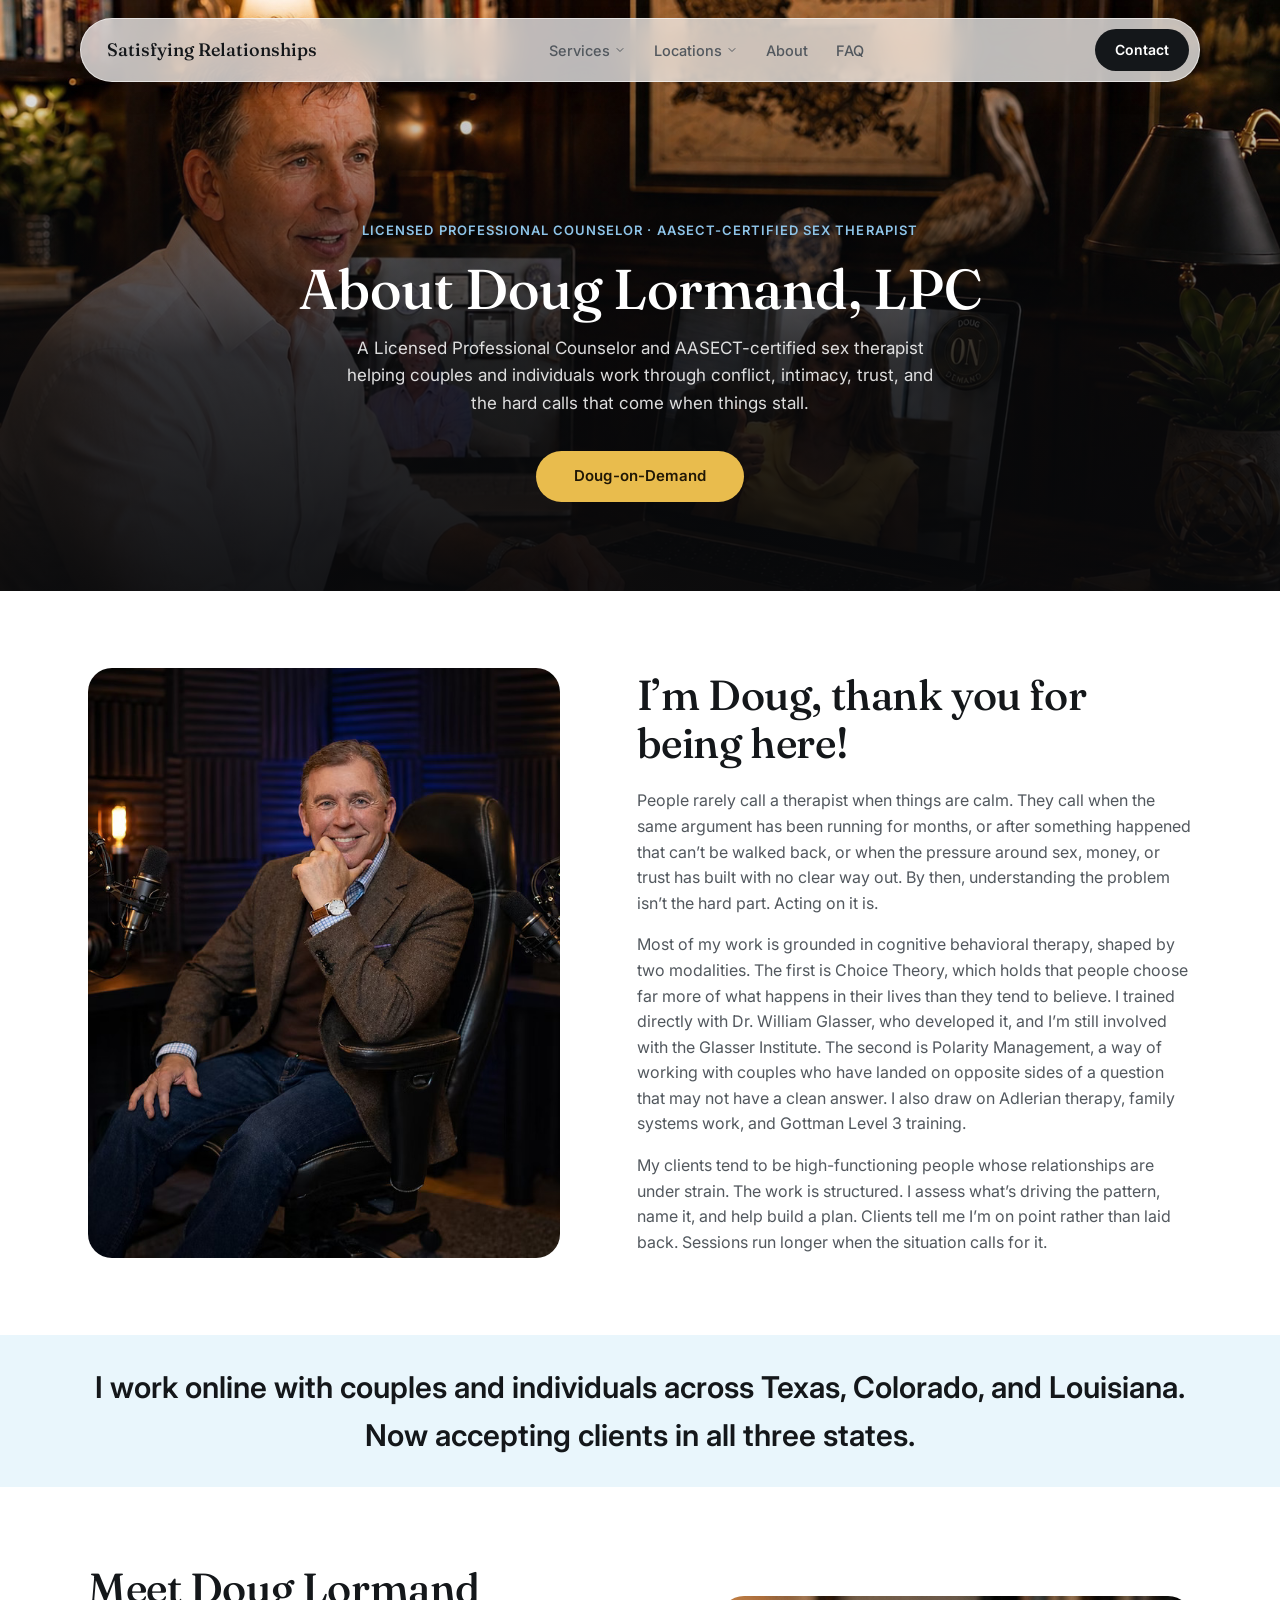
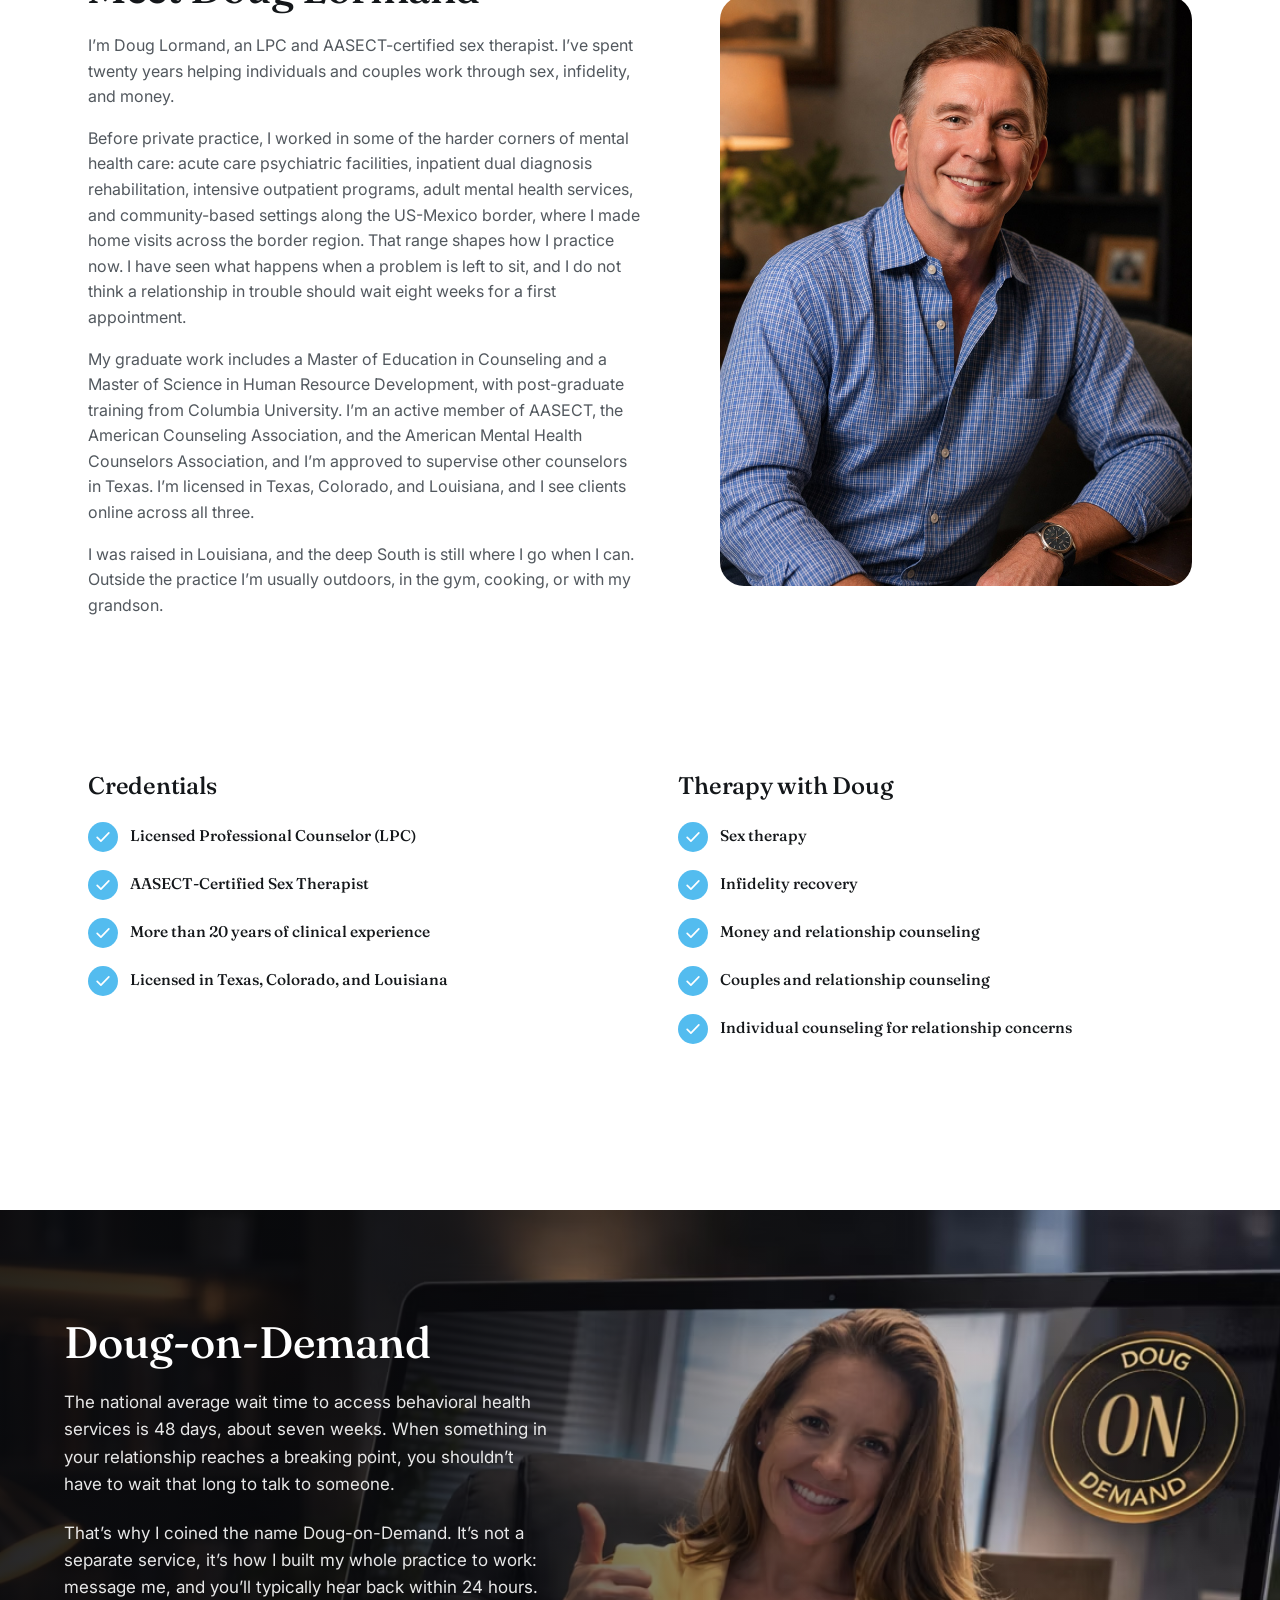
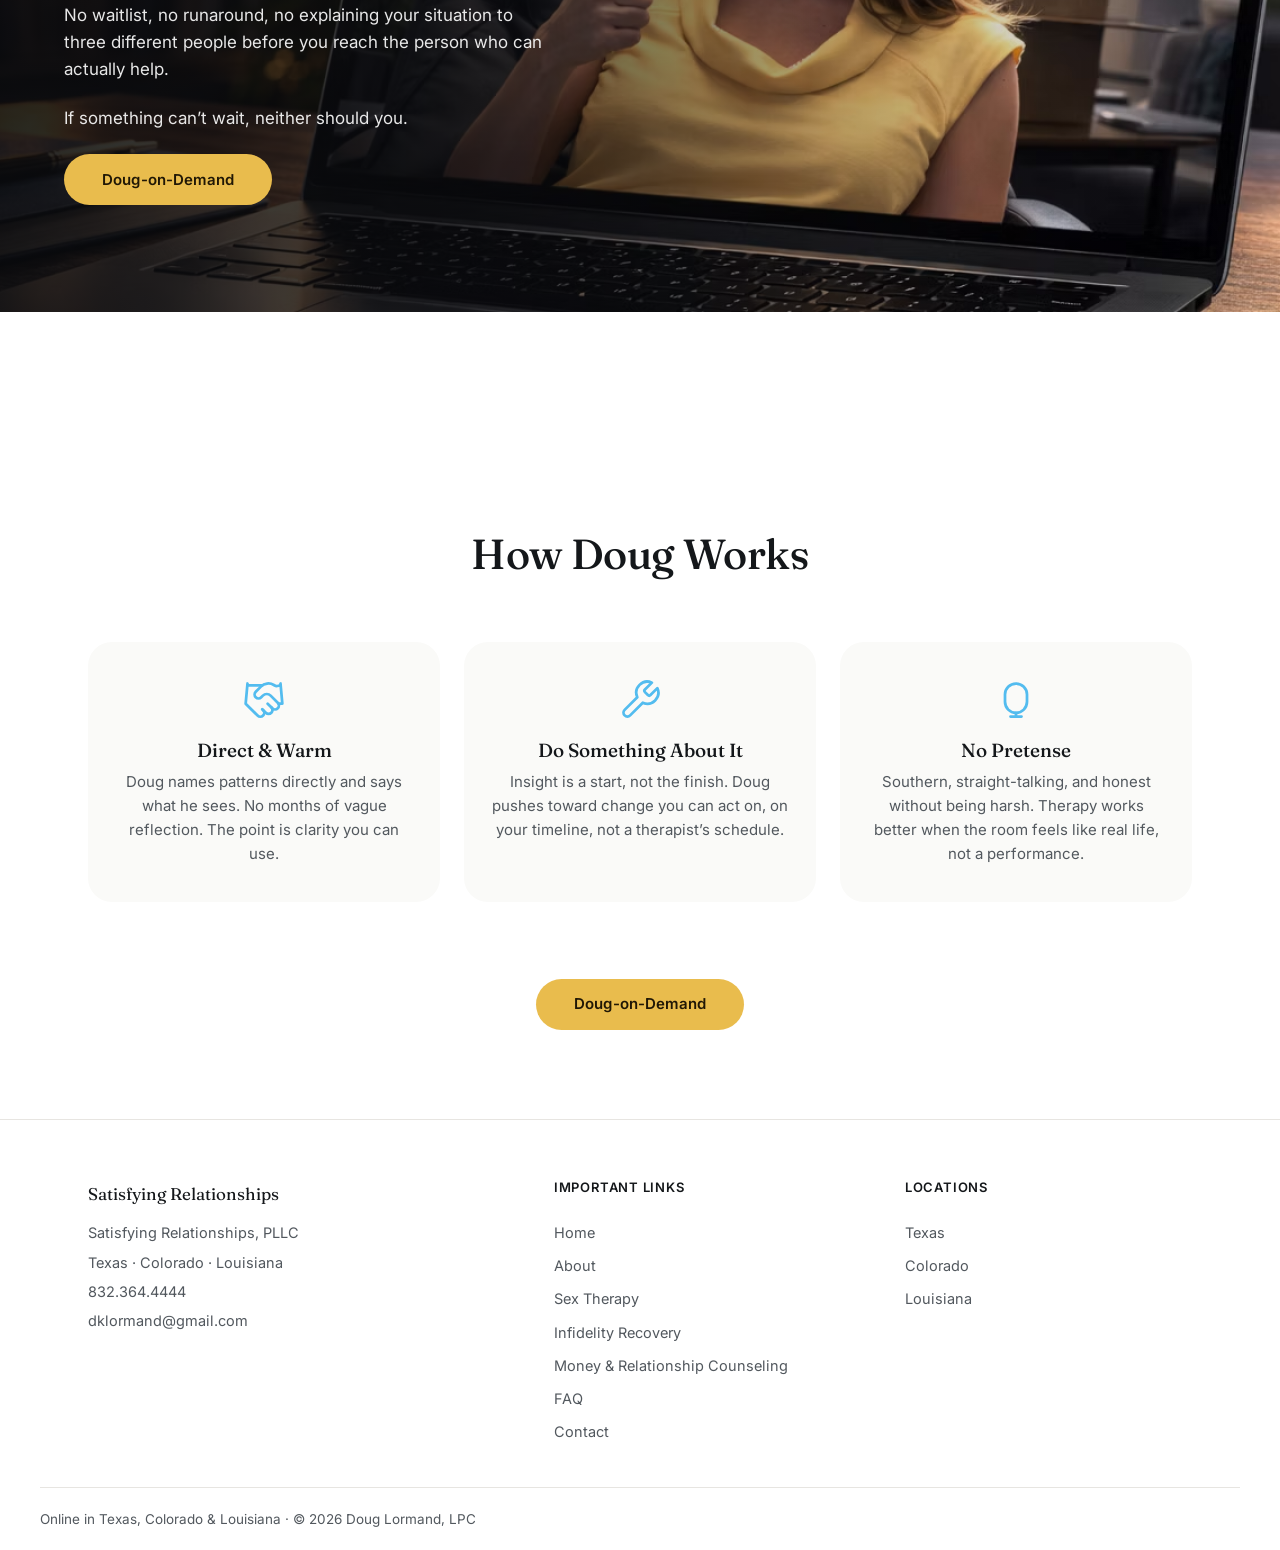
==== about.html @ fbea92c9 "Add Contact page, collapsible mobile nav, and FAQ fixes Builds a new contact.html (contact info, "Ne" ====
<!doctype html>
<html lang="en">
<head>
<meta charset="UTF-8">
<meta name="viewport" content="width=device-width, initial-scale=1.0">
<title>About Doug Lormand, LPC &mdash; Satisfying Relationships</title>
<meta name="description" content="A Licensed Professional Counselor and AASECT-certified sex therapist helping couples and individuals work through conflict, intimacy, trust, and the hard calls that come when things stall.">
<link rel="preconnect" href="https://fonts.googleapis.com">
<link rel="preconnect" href="https://fonts.gstatic.com" crossorigin>
<link href="https://fonts.googleapis.com/css2?family=Fraunces:ital,opsz,wght@0,9..144,400;0,9..144,500;0,9..144,600;1,9..144,400;1,9..144,500&family=Inter:wght@400;500;600&display=swap" rel="stylesheet">
<link rel="stylesheet" href="css/styles.css">
</head>
<body>

<a class="skip-link" href="#main">Skip to content</a>

<!-- ============ NAV ============ -->
<header class="nav" id="nav">
  <div class="nav__bar">
    <a class="nav__logo" href="index.html">Satisfying Relationships</a>

    <nav class="nav__links" aria-label="Primary">
      <div class="nav__dropdown">
        <button class="nav__dropdown-trigger" aria-haspopup="true" aria-expanded="false">
          Services
          <svg class="nav__dropdown-chevron" viewBox="0 0 24 24" width="12" height="12" fill="none" stroke="currentColor" stroke-width="2"><path d="M6 9l6 6 6-6" stroke-linecap="round" stroke-linejoin="round"/></svg>
        </button>
        <div class="nav__dropdown-menu">
          <a href="sex-therapy.html">Sex Therapy</a>
          <a href="infidelity-recovery.html">Infidelity Recovery</a>
          <a href="money-counseling.html">Money &amp; Relationship Counseling</a>
        </div>
      </div>
      <div class="nav__dropdown">
        <button class="nav__dropdown-trigger" aria-haspopup="true" aria-expanded="false">
          Locations
          <svg class="nav__dropdown-chevron" viewBox="0 0 24 24" width="12" height="12" fill="none" stroke="currentColor" stroke-width="2"><path d="M6 9l6 6 6-6" stroke-linecap="round" stroke-linejoin="round"/></svg>
        </button>
        <div class="nav__dropdown-menu">
          <a href="texas.html">Texas</a>
          <a href="colorado.html">Colorado</a>
          <a href="louisiana.html">Louisiana</a>
        </div>
      </div>
      <a href="about.html">About</a>
      <a href="faq.html">FAQ</a>
    </nav>

    <a class="nav__contact" href="contact.html">Contact</a>

    <button class="nav__toggle" id="navToggle" aria-label="Open menu" aria-expanded="false" aria-controls="navMobile">
      <span></span><span></span><span></span>
    </button>
  </div>

  <div class="nav__mobile" id="navMobile">
    <a href="index.html">Home</a>
    <div class="nav__mobile-group">
      <button class="nav__mobile-label" type="button" aria-expanded="false">
        Services
        <svg class="nav__mobile-chevron" viewBox="0 0 24 24" width="12" height="12" fill="none" stroke="currentColor" stroke-width="2" aria-hidden="true"><path d="M6 9l6 6 6-6" stroke-linecap="round" stroke-linejoin="round"/></svg>
      </button>
      <div class="nav__mobile-submenu">
        <a href="sex-therapy.html" class="nav__mobile-sublink">Sex Therapy</a>
        <a href="infidelity-recovery.html" class="nav__mobile-sublink">Infidelity Recovery</a>
        <a href="money-counseling.html" class="nav__mobile-sublink">Money &amp; Relationship Counseling</a>
      </div>
    </div>
    <div class="nav__mobile-group">
      <button class="nav__mobile-label" type="button" aria-expanded="false">
        Locations
        <svg class="nav__mobile-chevron" viewBox="0 0 24 24" width="12" height="12" fill="none" stroke="currentColor" stroke-width="2" aria-hidden="true"><path d="M6 9l6 6 6-6" stroke-linecap="round" stroke-linejoin="round"/></svg>
      </button>
      <div class="nav__mobile-submenu">
        <a href="texas.html" class="nav__mobile-sublink">Texas</a>
        <a href="colorado.html" class="nav__mobile-sublink">Colorado</a>
        <a href="louisiana.html" class="nav__mobile-sublink">Louisiana</a>
      </div>
    </div>
    <a href="about.html">About</a>
    <a href="faq.html">FAQ</a>
    <a href="contact.html">Contact</a>
  </div>
</header>

<main id="main">

  <!-- ============ HERO ============ -->
  <section class="page-hero">
    <div class="page-hero__media" aria-hidden="true">
      <img class="page-hero__bg" src="Images/about-hero.jpg" alt="" role="presentation">
      <div class="page-hero__scrim"></div>
    </div>
    <div class="wrap">
      <p class="page-hero__eyebrow reveal">Licensed Professional Counselor &middot; AASECT-Certified Sex Therapist</p>
      <h1 class="reveal page-hero__h1--nowrap">About Doug Lormand, LPC</h1>
      <p class="page-hero__sub reveal">A Licensed Professional Counselor and AASECT-certified sex therapist helping couples and individuals work through conflict, intimacy, trust, and the hard calls that come when things stall.</p>
      <div class="page-hero__actions reveal">
        <doug-cta href="#" label="Doug-on-Demand" hover-label="Get Started Now"></doug-cta>
      </div>
    </div>
  </section>

  <!-- ============ INTRO ============ -->
  <section class="content-block">
    <div class="wrap content-block__grid">
      <div class="content-block__image reveal">
        <img class="content-block__img" src="Images/doug.jpg" alt="Doug Lormand, LPC" loading="lazy">
      </div>
      <div class="content-block__text reveal">
        <h2 class="section-heading">I&rsquo;m Doug, thank you for being here!</h2>
        <p>People rarely call a therapist when things are calm. They call when the same argument has been running for months, or after something happened that can&rsquo;t be walked back, or when the pressure around sex, money, or trust has built with no clear way out. By then, understanding the problem isn&rsquo;t the hard part. Acting on it is.</p>
        <p>Most of my work is grounded in cognitive behavioral therapy, shaped by two modalities. The first is Choice Theory, which holds that people choose far more of what happens in their lives than they tend to believe. I trained directly with Dr. William Glasser, who developed it, and I&rsquo;m still involved with the Glasser Institute. The second is Polarity Management, a way of working with couples who have landed on opposite sides of a question that may not have a clean answer. I also draw on Adlerian therapy, family systems work, and Gottman Level 3 training.</p>
        <p>My clients tend to be high-functioning people whose relationships are under strain. The work is structured. I assess what&rsquo;s driving the pattern, name it, and help build a plan. Clients tell me I&rsquo;m on point rather than laid back. Sessions run longer when the situation calls for it.</p>
      </div>
    </div>
  </section>

  <!-- ============ BANNER ============ -->
  <div class="banner reveal">
    <div class="wrap">
      <p>I work online with couples and individuals across Texas, Colorado, and Louisiana. Now accepting clients in all three states.</p>
    </div>
  </div>

  <!-- ============ MEET DOUG ============ -->
  <section class="content-block content-block--reverse">
    <div class="wrap content-block__grid">
      <div class="content-block__image reveal">
        <img class="content-block__img" src="Images/meet-doug-lormand.jpg" alt="Doug Lormand, LPC" loading="lazy">
      </div>
      <div class="content-block__text reveal">
        <h2 class="section-heading">Meet Doug Lormand</h2>
        <p>I&rsquo;m Doug Lormand, an LPC and AASECT-certified sex therapist. I&rsquo;ve spent twenty years helping individuals and couples work through sex, infidelity, and money.</p>
        <p>Before private practice, I worked in some of the harder corners of mental health care: acute care psychiatric facilities, inpatient dual diagnosis rehabilitation, intensive outpatient programs, adult mental health services, and community-based settings along the US-Mexico border, where I made home visits across the border region. That range shapes how I practice now. I have seen what happens when a problem is left to sit, and I do not think a relationship in trouble should wait eight weeks for a first appointment.</p>
        <p>My graduate work includes a Master of Education in Counseling and a Master of Science in Human Resource Development, with post-graduate training from Columbia University. I&rsquo;m an active member of AASECT, the American Counseling Association, and the American Mental Health Counselors Association, and I&rsquo;m approved to supervise other counselors in Texas. I&rsquo;m licensed in Texas, Colorado, and Louisiana, and I see clients online across all three.</p>
        <p>I was raised in Louisiana, and the deep South is still where I go when I can. Outside the practice I&rsquo;m usually outdoors, in the gym, cooking, or with my grandson.</p>
      </div>
    </div>
  </section>

  <!-- ============ CREDENTIALS / THERAPY WITH ============ -->
  <section class="content-block">
    <div class="wrap two-col-lists">
      <div class="reveal">
        <h2 class="section-heading">Credentials</h2>
        <ul class="compact-list">
          <li>
            <span class="checklist__icon" aria-hidden="true">
              <svg viewBox="0 0 24 24" width="20" height="20" fill="none" stroke="currentColor" stroke-width="2"><path d="M5 12.5 9.5 17 19 7" stroke-linecap="round" stroke-linejoin="round"/></svg>
            </span>
            <h3>Licensed Professional Counselor (LPC)</h3>
          </li>
          <li>
            <span class="checklist__icon" aria-hidden="true">
              <svg viewBox="0 0 24 24" width="20" height="20" fill="none" stroke="currentColor" stroke-width="2"><path d="M5 12.5 9.5 17 19 7" stroke-linecap="round" stroke-linejoin="round"/></svg>
            </span>
            <h3>AASECT-Certified Sex Therapist</h3>
          </li>
          <li>
            <span class="checklist__icon" aria-hidden="true">
              <svg viewBox="0 0 24 24" width="20" height="20" fill="none" stroke="currentColor" stroke-width="2"><path d="M5 12.5 9.5 17 19 7" stroke-linecap="round" stroke-linejoin="round"/></svg>
            </span>
            <h3>More than 20 years of clinical experience</h3>
          </li>
          <li>
            <span class="checklist__icon" aria-hidden="true">
              <svg viewBox="0 0 24 24" width="20" height="20" fill="none" stroke="currentColor" stroke-width="2"><path d="M5 12.5 9.5 17 19 7" stroke-linecap="round" stroke-linejoin="round"/></svg>
            </span>
            <h3>Licensed in Texas, Colorado, and Louisiana</h3>
          </li>
        </ul>
      </div>
      <div class="reveal">
        <h2 class="section-heading">Therapy with Doug</h2>
        <ul class="compact-list">
          <li>
            <span class="checklist__icon" aria-hidden="true">
              <svg viewBox="0 0 24 24" width="20" height="20" fill="none" stroke="currentColor" stroke-width="2"><path d="M5 12.5 9.5 17 19 7" stroke-linecap="round" stroke-linejoin="round"/></svg>
            </span>
            <h3>Sex therapy</h3>
          </li>
          <li>
            <span class="checklist__icon" aria-hidden="true">
              <svg viewBox="0 0 24 24" width="20" height="20" fill="none" stroke="currentColor" stroke-width="2"><path d="M5 12.5 9.5 17 19 7" stroke-linecap="round" stroke-linejoin="round"/></svg>
            </span>
            <h3>Infidelity recovery</h3>
          </li>
          <li>
            <span class="checklist__icon" aria-hidden="true">
              <svg viewBox="0 0 24 24" width="20" height="20" fill="none" stroke="currentColor" stroke-width="2"><path d="M5 12.5 9.5 17 19 7" stroke-linecap="round" stroke-linejoin="round"/></svg>
            </span>
            <h3>Money and relationship counseling</h3>
          </li>
          <li>
            <span class="checklist__icon" aria-hidden="true">
              <svg viewBox="0 0 24 24" width="20" height="20" fill="none" stroke="currentColor" stroke-width="2"><path d="M5 12.5 9.5 17 19 7" stroke-linecap="round" stroke-linejoin="round"/></svg>
            </span>
            <h3>Couples and relationship counseling</h3>
          </li>
          <li>
            <span class="checklist__icon" aria-hidden="true">
              <svg viewBox="0 0 24 24" width="20" height="20" fill="none" stroke="currentColor" stroke-width="2"><path d="M5 12.5 9.5 17 19 7" stroke-linecap="round" stroke-linejoin="round"/></svg>
            </span>
            <h3>Individual counseling for relationship concerns</h3>
          </li>
        </ul>
      </div>
    </div>
  </section>

  <!-- ============ DOUG-ON-DEMAND ============ -->
  <section class="dod-banner">
    <img class="dod-banner__bg" src="Images/Doug-on-demand-computer.avif" alt="" role="presentation">
    <div class="dod-banner__scrim"></div>
    <div class="dod-banner__content reveal">
      <h2>Doug-on-Demand</h2>
      <p>The national average wait time to access behavioral health services is 48 days, about seven weeks. When something in your relationship reaches a breaking point, you shouldn&rsquo;t have to wait that long to talk to someone.</p>
      <p>That&rsquo;s why I coined the name Doug-on-Demand. It&rsquo;s not a separate service, it&rsquo;s how I built my whole practice to work: message me, and you&rsquo;ll typically hear back within 24 hours. No waitlist, no runaround, no explaining your situation to three different people before you reach the person who can actually help.</p>
      <p>If something can&rsquo;t wait, neither should you.</p>
      <doug-cta href="contact.html" label="Doug-on-Demand" hover-label="Get Help Now"></doug-cta>
    </div>
  </section>

  <!-- ============ HOW DOUG WORKS ============ -->
  <section class="benefits">
    <div class="wrap">
      <h2 class="section-heading reveal">How Doug Works</h2>
      <div class="benefits__grid">

        <div class="benefit reveal">
          <span class="benefit__icon" aria-hidden="true">
            <svg viewBox="0 0 24 24" width="44" height="44" fill="none" stroke="currentColor" stroke-width="1.5" stroke-linecap="round" stroke-linejoin="round"><path d="m11 17 2 2a1 1 0 1 0 3-3"/><path d="m14 14 2.5 2.5a1 1 0 1 0 3-3l-3.88-3.88a3 3 0 0 0-4.24 0l-.88.88a1 1 0 1 1-3-3l2.81-2.81a5.79 5.79 0 0 1 7.06-.87l.47.28a2 2 0 0 0 1.42.25L21 4"/><path d="m21 3 1 11h-2"/><path d="M3 3 2 14l6.5 6.5a1 1 0 1 0 3-3"/><path d="M3 4h8"/></svg>
          </span>
          <h3>Direct &amp; Warm</h3>
          <p>Doug names patterns directly and says what he sees. No months of vague reflection. The point is clarity you can use.</p>
        </div>

        <div class="benefit reveal">
          <span class="benefit__icon" aria-hidden="true">
            <svg viewBox="0 0 24 24" width="44" height="44" fill="none" stroke="currentColor" stroke-width="1.5" stroke-linecap="round" stroke-linejoin="round"><path d="M14.7 6.3a1 1 0 0 0 0 1.4l1.6 1.6a1 1 0 0 0 1.4 0l3.77-3.77a6 6 0 0 1-7.94 7.94l-6.91 6.91a2.12 2.12 0 0 1-3-3l6.91-6.91a6 6 0 0 1 7.94-7.94l-3.76 3.76z"/></svg>
          </span>
          <h3>Do Something About It</h3>
          <p>Insight is a start, not the finish. Doug pushes toward change you can act on, on your timeline, not a therapist&rsquo;s schedule.</p>
        </div>

        <div class="benefit reveal">
          <span class="benefit__icon" aria-hidden="true">
            <svg viewBox="0 0 24 24" width="44" height="44" fill="none" stroke="currentColor" stroke-width="1.5" stroke-linecap="round" stroke-linejoin="round"><rect x="6" y="3" width="12" height="16" rx="6"/><path d="M12 19v2M9 21h6"/></svg>
          </span>
          <h3>No Pretense</h3>
          <p>Southern, straight-talking, and honest without being harsh. Therapy works better when the room feels like real life, not a performance.</p>
        </div>

      </div>
    </div>
  </section>

  <!-- ============ CLOSING CTA ============ -->
  <section class="get-started get-started--cta-only">
    <div class="wrap">
      <div class="get-started__cta reveal">
        <doug-cta href="#" label="Doug-on-Demand" hover-label="Get Started Now"></doug-cta>
      </div>
    </div>
  </section>

</main>

<footer class="footer">
  <div class="wrap footer__grid">
    <div class="footer__brand">
      <span class="footer__logo">Satisfying Relationships</span>
      <p>Satisfying Relationships, PLLC</p>
      <p>Texas &middot; Colorado &middot; Louisiana</p>
      <p><a href="tel:8323644444">832.364.4444</a></p>
      <p><a href="mailto:dklormand@gmail.com">dklormand@gmail.com</a></p>
    </div>

    <div class="footer__col">
      <h3 class="footer__heading">Important Links</h3>
      <a href="index.html">Home</a>
      <a href="about.html">About</a>
      <a href="sex-therapy.html">Sex Therapy</a>
      <a href="infidelity-recovery.html">Infidelity Recovery</a>
      <a href="money-counseling.html">Money &amp; Relationship Counseling</a>
      <a href="faq.html">FAQ</a>
      <a href="contact.html">Contact</a>
    </div>

    <div class="footer__col">
      <h3 class="footer__heading">Locations</h3>
      <a href="texas.html">Texas</a>
      <a href="colorado.html">Colorado</a>
      <a href="louisiana.html">Louisiana</a>
    </div>
  </div>

  <div class="wrap footer__bottom">
    <span class="footer__meta">Online in Texas, Colorado &amp; Louisiana &middot; &copy; <span id="year"></span> Doug Lormand, LPC</span>
  </div>
</footer>

<script src="js/doug-cta.js"></script>
<script src="js/main.js"></script>
</body>
</html>
---- css/styles.css ----
/* ============================================================
   Satisfying Relationships — Design tokens
   ============================================================ */
:root {
  --color-bg: #ffffff;
  --color-text: #14171a;
  --color-text-soft: #52585e;
  --color-border: #e7e5e1;
  --color-accent: #53BCEF;
  --color-accent-soft: rgba(83, 188, 239, 0.14);
  --color-accent-line: rgba(83, 188, 239, 0.45);
  --color-accent-hero: #8EC4E8; /* hero text keeps the original blue, unaffected by the accent update above */
  --step-line-color: #53BCEF; /* How to Get Started connector line + badges */

  --cta-gold: #E9BC4D;
  --cta-gold-deep: #D89A17;
  --cta-text: #201705;

  --radius-xl: 32px;
  --radius-lg: 24px;
  --radius-md: 16px;
  --radius-sm: 10px;
  --radius-pill: 999px;

  --font-display: 'Fraunces', Georgia, serif;
  --font-body: 'Inter', -apple-system, BlinkMacSystemFont, 'Segoe UI', sans-serif;

  --wrap-max: 1200px;
  --ease: cubic-bezier(0.22, 1, 0.36, 1);
}

* { box-sizing: border-box; }
html { scroll-behavior: smooth; }

@media (prefers-reduced-motion: reduce) {
  html { scroll-behavior: auto; }
  * { animation-duration: 0.001ms !important; animation-iteration-count: 1 !important; transition-duration: 0.001ms !important; }
}

body {
  margin: 0;
  background: var(--color-bg);
  color: var(--color-text);
  font-family: var(--font-body);
  font-size: 16px;
  line-height: 1.6;
  -webkit-font-smoothing: antialiased;
}

img { max-width: 100%; display: block; }

h1, h2, h3 {
  font-family: var(--font-display);
  font-weight: 500;
  line-height: 1.15;
  margin: 0 0 0.5em;
  color: var(--color-text);
}

p { margin: 0 0 1em; color: var(--color-text-soft); }

a { color: inherit; text-decoration: none; }

.wrap {
  max-width: var(--wrap-max);
  margin: 0 auto;
  padding: 0 clamp(20px, 5vw, 48px);
}
.wrap--narrow { max-width: 800px; }

.section-heading {
  font-size: clamp(28px, 3.4vw, 42px);
  letter-spacing: -0.01em;
}

.skip-link {
  position: absolute;
  top: -60px;
  left: 16px;
  background: var(--color-text);
  color: #fff;
  padding: 10px 18px;
  border-radius: var(--radius-sm);
  z-index: 2000;
  transition: top 0.2s var(--ease);
}
.skip-link:focus { top: 16px; }

/* Neutral placeholder used for images not yet supplied */
.img-placeholder {
  background: #e4e4e1;
  border-radius: var(--radius-lg);
  width: 100%;
}

.text-link {
  display: inline-flex;
  align-items: center;
  gap: 6px;
  font-weight: 600;
  color: var(--color-text);
  border-bottom: 1px solid var(--color-accent-line);
  padding-bottom: 2px;
  transition: border-color 0.2s var(--ease), gap 0.2s var(--ease);
}
.text-link:hover { border-color: var(--color-text); gap: 10px; }

/* ============================================================
   Scroll-reveal (intro animation) — fade-up with a staggered
   settle, matching the ovo-stillpoint reference: elements arrive
   in sequence rather than all at once.
   ============================================================ */
.reveal {
  opacity: 0;
  transform: translateY(20px);
  transition: opacity 0.9s var(--ease), transform 0.9s var(--ease);
}
.reveal.is-visible {
  opacity: 1;
  transform: translateY(0);
}

/* Grouped items (3-up grids/lists) settle one after another */
.benefits__grid .benefit:nth-child(1) { transition-delay: 0.05s; }
.benefits__grid .benefit:nth-child(2) { transition-delay: 0.18s; }
.benefits__grid .benefit:nth-child(3) { transition-delay: 0.31s; }

/* Benefit cards read as sliding in from the side, one at a time
   (the delays above), rather than the generic fade-up. */
.benefits__grid .benefit.reveal { transform: translateY(48px); }
.benefits__grid .benefit.reveal.is-visible { transform: translateY(0); }

/* Good-fit photo slides in from the left instead of the generic fade-up. */
.good-fit__image.reveal { transform: translateX(-48px); }
.good-fit__image.reveal.is-visible { transform: translateX(0); }

.checklist li:nth-child(1) { transition-delay: 0.05s; }
.checklist li:nth-child(2) { transition-delay: 0.18s; }
.checklist li:nth-child(3) { transition-delay: 0.31s; }

.services__grid .service-card:nth-child(1) { transition-delay: 0.05s; }
.services__grid .service-card:nth-child(2) { transition-delay: 0.18s; }
.services__grid .service-card:nth-child(3) { transition-delay: 0.31s; }

.steps .step:nth-child(1) { transition-delay: 0.05s; }
.steps .step:nth-child(2) { transition-delay: 0.18s; }
.steps .step:nth-child(3) { transition-delay: 0.31s; }

/* Hero content arrives as its own staggered sequence on load,
   independent of scroll — badge, then headline, then supporting
   copy, then the CTA row, then the video. */
.hero__eyebrow.reveal { transition-delay: 0.1s; }
.hero__headline.reveal { transition-delay: 0.28s; }
.hero__sub.reveal { transition-delay: 0.48s; }
.hero__actions.reveal { transition-delay: 0.66s; }
.hero__video.reveal { transition-delay: 0.84s; }

/* ============================================================
   NAV — rounded floating bar
   ============================================================ */
.nav {
  position: fixed;
  top: 18px;
  left: 50%;
  transform: translateX(-50%);
  width: min(1120px, 94%);
  z-index: 1000;
}

.nav__bar {
  display: flex;
  align-items: center;
  justify-content: space-between;
  gap: 24px;
  background: rgba(255, 255, 255, 0.72);
  backdrop-filter: blur(16px) saturate(1.4);
  -webkit-backdrop-filter: blur(16px) saturate(1.4);
  border: 1px solid rgba(255, 255, 255, 0.6);
  border-radius: var(--radius-pill);
  padding: 10px 10px 10px 26px;
  box-shadow: 0 10px 30px rgba(20, 23, 26, 0.06);
  transition: box-shadow 0.3s var(--ease), background 0.3s var(--ease);
}

.nav.is-scrolled .nav__bar {
  box-shadow: 0 14px 40px rgba(20, 23, 26, 0.10);
  background: rgba(255, 255, 255, 0.88);
}

.nav__logo {
  font-family: var(--font-display);
  font-size: 18px;
  font-weight: 500;
  white-space: nowrap;
}

.nav__links {
  display: flex;
  align-items: center;
  gap: 28px;
  font-size: 14.5px;
  font-weight: 500;
}
.nav__links a { color: var(--color-text-soft); transition: color 0.2s var(--ease); }
.nav__links a:hover { color: var(--color-text); }

.nav__contact {
  background: var(--color-text);
  color: #fff;
  font-size: 14px;
  font-weight: 600;
  padding: 10px 20px;
  border-radius: var(--radius-pill);
  white-space: nowrap;
  transition: opacity 0.2s var(--ease);
}
.nav__contact:hover { opacity: 0.85; }

.nav__toggle {
  display: none;
  flex-direction: column;
  justify-content: center;
  gap: 5px;
  width: 40px;
  height: 40px;
  border-radius: 50%;
  border: none;
  background: transparent;
  cursor: pointer;
}
.nav__toggle span {
  display: block;
  width: 18px;
  height: 2px;
  background: var(--color-text);
  margin: 0 auto;
  transition: transform 0.25s var(--ease), opacity 0.25s var(--ease);
}
.nav.is-open .nav__toggle span:nth-child(1) { transform: translateY(7px) rotate(45deg); }
.nav.is-open .nav__toggle span:nth-child(2) { opacity: 0; }
.nav.is-open .nav__toggle span:nth-child(3) { transform: translateY(-7px) rotate(-45deg); }

.nav__mobile {
  display: none;
  flex-direction: column;
  gap: 4px;
  background: rgba(255, 255, 255, 0.92);
  backdrop-filter: blur(16px);
  border-radius: var(--radius-lg);
  margin-top: 10px;
  padding: 14px 10px;
  box-shadow: 0 14px 40px rgba(20, 23, 26, 0.10);
  max-height: 0;
  overflow: hidden;
  opacity: 0;
  transition: max-height 0.35s var(--ease), opacity 0.3s var(--ease), padding 0.35s var(--ease);
}
.nav__mobile a {
  padding: 12px 16px;
  border-radius: var(--radius-sm);
  font-weight: 500;
  font-size: 15px;
}
.nav__mobile a:hover { background: var(--color-accent-soft); }

.nav__mobile-group { display: flex; flex-direction: column; }
.nav__mobile-label {
  display: flex;
  align-items: center;
  justify-content: space-between;
  gap: 8px;
  width: 100%;
  background: none;
  border: none;
  font: inherit;
  cursor: pointer;
  padding: 12px 16px;
  font-size: 12px;
  font-weight: 600;
  letter-spacing: 0.04em;
  text-transform: uppercase;
  color: var(--color-text-soft);
}
.nav__mobile-chevron { flex: none; transition: transform 0.25s var(--ease); }
.nav__mobile-group.is-open .nav__mobile-chevron { transform: rotate(180deg); }

.nav__mobile-submenu {
  display: flex;
  flex-direction: column;
  max-height: 0;
  overflow: hidden;
  transition: max-height 0.3s var(--ease);
}
.nav__mobile-group.is-open .nav__mobile-submenu { max-height: 240px; }

.nav__mobile-sublink { padding-left: 28px !important; }

/* Services dropdown — hover on desktop, tap-to-toggle (via .is-open) on touch */
.nav__dropdown { position: relative; }
.nav__dropdown-trigger {
  display: flex;
  align-items: center;
  gap: 4px;
  background: none;
  border: none;
  padding: 0;
  font: inherit;
  color: var(--color-text-soft);
  cursor: pointer;
  transition: color 0.2s var(--ease);
}
.nav__dropdown-trigger:hover { color: var(--color-text); }
.nav__dropdown-chevron { transition: transform 0.2s var(--ease); }
.nav__dropdown:hover .nav__dropdown-chevron,
.nav__dropdown.is-open .nav__dropdown-chevron { transform: rotate(180deg); }

.nav__dropdown-menu {
  position: absolute;
  top: calc(100% + 16px);
  left: 50%;
  transform: translateX(-50%) translateY(-6px);
  background: rgba(255, 255, 255, 0.96);
  backdrop-filter: blur(16px);
  border-radius: var(--radius-md);
  box-shadow: 0 14px 40px rgba(20, 23, 26, 0.12);
  padding: 8px;
  min-width: 200px;
  opacity: 0;
  pointer-events: none;
  transition: opacity 0.2s var(--ease), transform 0.2s var(--ease);
}
/* Invisible bridge over the gap between the trigger and the menu — without
   this, moving the mouse straight down from the trigger crosses empty space
   that isn't part of .nav__dropdown, breaking :hover before the menu is reached. */
.nav__dropdown-menu::before {
  content: "";
  position: absolute;
  top: -16px;
  left: 0;
  right: 0;
  height: 16px;
  pointer-events: auto;
}
.nav__dropdown:hover .nav__dropdown-menu,
.nav__dropdown.is-open .nav__dropdown-menu {
  opacity: 1;
  pointer-events: auto;
  transform: translateX(-50%) translateY(0);
}
.nav__dropdown-menu a {
  display: block;
  padding: 10px 14px;
  border-radius: var(--radius-sm);
  font-size: 14.5px;
  font-weight: 500;
  color: var(--color-text-soft);
  white-space: nowrap;
}
.nav__dropdown-menu a:hover { background: var(--color-accent-soft); color: var(--color-text); }

.nav.is-open .nav__mobile {
  display: flex;
  max-height: 400px;
  opacity: 1;
}

@media (max-width: 880px) {
  .nav__links { display: none; }
  .nav__contact { display: none; }
  .nav__toggle { display: flex; }
}

/* ============================================================
   HERO
   ============================================================ */
.hero {
  position: relative;
  min-height: 100svh;
  display: flex;
  align-items: flex-end;
  overflow: hidden;
  color: #fff;
}

.hero__media { position: absolute; inset: 0; z-index: 0; }
.hero__bg {
  width: 100%;
  height: 100%;
  object-fit: cover;
  transform: scale(1.06);
  animation: hero-settle 1.6s var(--ease) forwards;
}
@keyframes hero-settle { to { transform: scale(1); } }

.hero__scrim {
  position: absolute;
  inset: 0;
  background: linear-gradient(to top, rgba(8, 9, 11, 0.94) 0%, rgba(8, 9, 11, 0.82) 30%, rgba(8, 9, 11, 0.4) 55%, rgba(8, 9, 11, 0.05) 78%, rgba(8, 9, 11, 0) 100%);
}

.hero__content {
  position: relative;
  z-index: 2;
  width: 100%;
  padding: 0 clamp(20px, 6vw, 64px) clamp(56px, 8vw, 96px);
  padding-right: clamp(20px, 20vw, 240px);
  max-width: 900px;
}

@media (max-width: 780px) {
  .hero__content { padding-right: clamp(20px, 6vw, 64px); }
}

.hero__eyebrow {
  font-size: 13px;
  letter-spacing: 0.08em;
  text-transform: uppercase;
  font-weight: 600;
  color: var(--color-accent-hero);
  margin-bottom: 16px;
}

.hero__headline {
  font-size: clamp(38px, 6vw, 68px);
  color: #fff;
  margin-bottom: 18px;
  max-width: 14ch;
}

.hero__sub {
  font-size: clamp(16px, 1.6vw, 19px);
  color: rgba(255, 255, 255, 0.86);
  max-width: 46ch;
  margin-bottom: 30px;
}

.hero__actions { display: flex; align-items: center; gap: 20px; flex-wrap: wrap; }

.hero__note {
  margin: 0;
  font-size: 14px;
  color: rgba(255, 255, 255, 0.72);
}

.hero__video {
  position: absolute;
  right: clamp(20px, 6vw, 64px);
  bottom: clamp(56px, 8vw, 96px);
  z-index: 2;
  display: flex;
  flex-direction: row-reverse;
  align-items: center;
  gap: 16px;
  cursor: pointer;
}

.hero__video-frame {
  position: relative;
  width: 175px;
  height: 175px;
  border-radius: var(--radius-lg);
  overflow: hidden;
  border: 2px solid rgba(255, 255, 255, 0.5);
  box-shadow: 0 12px 34px rgba(0, 0, 0, 0.35);
}

.hero__video-poster {
  width: 100%;
  height: 100%;
  object-fit: cover;
  filter: brightness(0.7);
  transition: transform 0.4s var(--ease);
}
.hero__video:hover .hero__video-poster { transform: scale(1.06); }

.hero__play {
  position: absolute;
  inset: 0;
  display: flex;
  align-items: center;
  justify-content: center;
  color: var(--color-text);
  background: rgba(255, 255, 255, 0.92);
  width: 50px;
  height: 50px;
  border-radius: 50%;
  margin: auto;
  transition: transform 0.25s var(--ease), background 0.25s var(--ease);
}
.hero__video:hover .hero__play { transform: scale(1.08); background: #fff; }

.hero__video-label {
  margin: 0;
  font-family: var(--font-display);
  font-style: italic;
  font-size: 15px;
  line-height: 1.3;
  color: rgba(255, 255, 255, 0.92);
  text-align: right;
}

@media (max-width: 780px) {
  .hero__video { position: static; transform: none; flex-direction: row; margin: 110px clamp(20px, 6vw, 64px) 0; }
  .hero__video-label { text-align: left; }
  .hero__content { padding-top: 40px; }
  .hero { align-items: flex-end; flex-direction: column; justify-content: flex-end; }
}

/* ============================================================
   PHILOSOPHY — pinned split / reunite
   ============================================================ */
.philosophy { background: var(--color-bg); }

.philosophy__stage {
  position: relative;
  height: 300vh;
}

.philosophy__pin {
  position: sticky;
  top: 0;
  height: 100svh;
  overflow: hidden;
}

.philosophy__image-wrap {
  position: absolute;
  inset: 0;
  z-index: 2;
  pointer-events: none; /* the wrapper spans the full gap too — only the halves themselves should hit-test */
}

.philosophy__half {
  position: absolute;
  top: 0;
  width: 50%;
  height: 100%;
  overflow: hidden;
  will-change: transform;
  pointer-events: auto;
}
.philosophy__half img {
  height: 100%;
  width: 200%;
  max-width: none;
  object-fit: cover;
}

.philosophy__half--left {
  left: 0;
  clip-path: inset(0 0 0 0);
}
.philosophy__half--left img { object-position: left center; }

.philosophy__half--right {
  right: 0;
  clip-path: inset(0 0 0 0);
}
.philosophy__half--right img { width: 200%; margin-left: -100%; object-position: right center; }

.philosophy__text {
  position: absolute;
  inset: 0;
  z-index: 1;
  display: grid;
  grid-template-areas: "stack";
  place-items: center;
  padding: 0 clamp(24px, 8vw, 90px);
  pointer-events: none;
}

/* Both blocks stack on the same center point — only one is ever
   meaningfully visible, each animated independently by JS. */
.philosophy__text-inner,
.philosophy__closing {
  grid-area: stack;
}

/* No animation of its own at all — it just sits behind the image
   halves the whole time the section is pinned, so it's revealed
   the instant a gap opens and covered again the instant it closes.
   Perfectly in sync with the split/reunite, no separate timing. */
.philosophy__text-inner {
  max-width: 560px;
  text-align: center;
}

.philosophy__quote {
  font-family: var(--font-display);
  font-style: italic;
  font-size: clamp(22px, 3vw, 30px);
  color: var(--color-accent);
  margin-bottom: 20px;
}

.philosophy__body {
  font-size: 15.5px;
  color: var(--color-text-soft);
}

/* Scrolls in on its own, after the quote/paragraph has exited.
   pointer-events are re-enabled here (parent disables them) so the
   CTA is clickable once revealed through the gap. */
.philosophy__closing {
  display: flex;
  flex-direction: column;
  align-items: center;
  gap: 28px;
  pointer-events: auto;
}

/* Same font and size as the section headings (h2). */
.philosophy__closing-text {
  font-family: var(--font-display);
  font-weight: 500;
  font-size: clamp(28px, 3.4vw, 42px);
  line-height: 1.15;
  letter-spacing: -0.01em;
  color: var(--color-text);
  text-align: center;
  max-width: 14ch;
  margin: 0;
}

@media (max-width: 780px) {
  /* Scroll-jacked pin/split is unreliable on mobile (address-bar viewport
     shifts, touch scroll momentum), so mobile gets the whole photo plus
     copy in normal flow instead of the split/reunite treatment. */
  .philosophy__pin { position: relative; height: auto; overflow: visible; }
  .philosophy__image-wrap { position: relative; height: 62vh; overflow: hidden; }
  .philosophy__half { width: 100%; }
  .philosophy__half--right { display: none; }
  .philosophy__half--left img { width: 100%; object-position: center; }
  .philosophy__text { position: static; display: block; padding: 48px clamp(20px, 6vw, 48px); }
  .philosophy__closing { margin-top: 28px; }
}

/* ============================================================
   BENEFITS
   ============================================================ */
.benefits { padding: clamp(70px, 10vw, 130px) 0 clamp(40px, 6vw, 80px); }
.benefits .section-heading { text-align: center; margin-bottom: clamp(40px, 6vw, 64px); }

.benefits__grid {
  display: grid;
  grid-template-columns: repeat(3, 1fr);
  gap: 24px;
  text-align: center;
}

.benefit {
  background: #fafaf8;
  border-radius: var(--radius-lg);
  padding: 36px 28px;
}

.benefit__icon {
  display: inline-flex;
  align-items: center;
  justify-content: center;
  color: var(--color-accent);
  margin-bottom: 18px;
}

.benefit h3 { font-size: 19px; margin-bottom: 8px; }
.benefit p { font-size: 15px; margin: 0; }

@media (max-width: 780px) {
  .benefits__grid { grid-template-columns: 1fr; gap: 44px; }
}

/* ============================================================
   GOOD FIT
   ============================================================ */
.good-fit { padding: clamp(40px, 6vw, 80px) 0; }

.good-fit__grid {
  display: grid;
  grid-template-columns: 0.85fr 1fr;
  gap: clamp(40px, 6vw, 90px);
  align-items: center;
}

.good-fit__photo {
  width: 100%;
  border-radius: var(--radius-lg);
}

.checklist { list-style: none; margin: 28px 0 0; padding: 0; display: flex; flex-direction: column; gap: 26px; }
.checklist li { display: flex; gap: 16px; align-items: flex-start; }

.checklist__icon {
  flex: none;
  display: flex;
  align-items: center;
  justify-content: center;
  width: 30px;
  height: 30px;
  border-radius: 50%;
  background: var(--color-accent);
  color: #fff;
  margin-top: 2px;
}

.checklist h3 { font-size: 17px; margin-bottom: 4px; }
.checklist p { font-size: 14.5px; margin: 0; }

@media (max-width: 900px) {
  .good-fit__grid { grid-template-columns: 1fr; }
  .good-fit__image { max-width: 420px; }
}

/* ============================================================
   SERVICES (How Doug Helps)
   ============================================================ */
.services { padding: clamp(40px, 6vw, 80px) 0; background: #fafaf8; }
.services .section-heading { text-align: center; margin-bottom: clamp(40px, 6vw, 64px); }

.services__grid {
  display: grid;
  grid-template-columns: repeat(3, 1fr);
  gap: 36px;
}

.service-card { display: flex; flex-direction: column; }
.service-card__image { margin-bottom: 22px; width: 100%; aspect-ratio: 4 / 3; object-fit: cover; border-radius: var(--radius-lg); }
.service-card h3 { font-size: 20px; margin-bottom: 10px; }
.service-card p { font-size: 15px; flex: 1; }
.service-card .text-link { margin-top: 6px; align-self: flex-start; }

@media (max-width: 900px) {
  .services__grid { grid-template-columns: 1fr; gap: 48px; }
}

/* ============================================================
   GET STARTED
   ============================================================ */
.get-started { padding: clamp(50px, 7vw, 100px) 0; }
.get-started--cta-only { padding-top: 0; }
.get-started .section-heading { text-align: center; margin-bottom: clamp(44px, 6vw, 70px); }
.get-started .section-heading:has(+ .get-started__intro) { margin-bottom: 14px; }
.get-started__intro {
  text-align: center;
  color: var(--color-text-soft);
  font-size: 17px;
  max-width: 48ch;
  margin: 0 auto clamp(36px, 5vw, 56px);
}

.steps__wrap {
  position: relative;
  margin: 0 0 clamp(44px, 6vw, 70px);
}

.steps__line {
  position: absolute;
  inset: 0;
  width: 100%;
  height: 100%;
  overflow: visible;
  pointer-events: none;
  z-index: 0;
}
.steps__line-path {
  fill: none;
  stroke: var(--step-line-color);
  stroke-width: 2;
  stroke-linecap: round;
  transition: stroke-dashoffset 0.1s linear;
}

.steps {
  position: relative;
  z-index: 1;
  list-style: none;
  margin: 0;
  padding: 0;
  display: grid;
  grid-template-columns: repeat(3, 1fr);
  gap: 40px;
  counter-reset: step;
}

.step { position: relative; }

.step__badge {
  display: inline-flex;
  align-items: center;
  justify-content: center;
  width: 44px;
  height: 44px;
  border-radius: 50%;
  border: 1.5px solid var(--color-border);
  background: var(--color-bg);
  color: var(--color-text-soft);
  margin-bottom: 18px;
  transition: background 0.4s var(--ease), border-color 0.4s var(--ease), color 0.4s var(--ease);
}
.step__badge.is-active {
  background: var(--step-line-color);
  border-color: var(--step-line-color);
  color: #fff;
}

.step__number {
  font-family: var(--font-display);
  font-weight: 500;
  font-size: 16px;
}

.step h3 { font-size: 19px; margin-bottom: 8px; }
.step p { font-size: 15px; margin: 0; }

.get-started__cta { display: flex; justify-content: center; }

@media (max-width: 780px) {
  .steps { grid-template-columns: 1fr; gap: 32px; }
}

/* ============================================================
   QUIET SIGN OF PROGRESS
   ============================================================ */
.quiet-progress {
  position: relative;
  min-height: 78svh;
  display: flex;
  align-items: center;
  justify-content: center;
  overflow: hidden;
  margin: clamp(50px, 7vw, 100px) 0;
  color: #fff;
  text-align: center;
}

.quiet-progress__bg { position: absolute; inset: 0; width: 100%; height: 100%; object-fit: cover; }
.quiet-progress__scrim { position: absolute; inset: 0; background: linear-gradient(180deg, rgba(10,12,14,0.30) 0%, rgba(10,12,14,0.50) 100%); }

.quiet-progress__content { position: relative; z-index: 1; padding: 0 24px; max-width: 640px; display: flex; flex-direction: column; align-items: center; text-align: center; }
.quiet-progress__content h2 { color: #fff; font-size: clamp(28px, 4vw, 44px); }
.quiet-progress__content p { color: rgba(255,255,255,0.88); font-size: 17px; margin-bottom: 30px; }

/* ============================================================
   DOUG-ON-DEMAND BANNER — full-width photo, left-aligned text
   over a left-to-right gradient for legibility
   ============================================================ */
.dod-banner {
  position: relative;
  min-height: 78svh;
  display: flex;
  align-items: center;
  overflow: hidden;
  margin: clamp(50px, 7vw, 100px) 0;
  color: #fff;
}

.dod-banner__bg { position: absolute; inset: 0; width: 100%; height: 100%; object-fit: cover; }
.dod-banner__scrim {
  position: absolute;
  inset: 0;
  background: linear-gradient(to right, rgba(10, 11, 14, 0.88) 0%, rgba(10, 11, 14, 0.74) 35%, rgba(10, 11, 14, 0.3) 65%, rgba(10, 11, 14, 0) 100%);
}

.dod-banner__content {
  position: relative;
  z-index: 1;
  padding: 0 clamp(24px, 6vw, 64px);
  max-width: 620px;
  text-align: left;
}
.dod-banner__content h2 { color: #fff; font-size: clamp(28px, 4vw, 44px); }
.dod-banner__content p { color: rgba(255, 255, 255, 0.9); font-size: 17px; margin-bottom: 22px; }

@media (max-width: 780px) {
  .dod-banner__scrim { background: linear-gradient(180deg, rgba(10, 11, 14, 0.3) 0%, rgba(10, 11, 14, 0.85) 55%, rgba(10, 11, 14, 0.92) 100%); }
  .dod-banner { align-items: flex-end; padding-bottom: 40px; }
}

/* ============================================================
   LOCATIONS
   ============================================================ */
.locations { padding: clamp(50px, 7vw, 100px) 0; text-align: center; }
.locations__sub { max-width: 56ch; margin: 0 auto 34px; font-size: 16px; }

.locations__pills { display: flex; gap: 14px; justify-content: center; flex-wrap: wrap; }
.locations__pills a {
  border: 1px solid var(--cta-gold);
  background: rgba(233, 188, 77, 0.1);
  border-radius: var(--radius-pill);
  padding: 12px 24px;
  font-size: 14.5px;
  font-weight: 500;
  transition: border-color 0.2s var(--ease), background 0.2s var(--ease);
}
.locations__pills a:hover { border-color: var(--cta-gold-deep); background: rgba(233, 188, 77, 0.2); }

/* ============================================================
   ABOUT
   ============================================================ */
.about { padding: clamp(50px, 7vw, 100px) 0 clamp(80px, 10vw, 140px); }

.about__grid {
  display: grid;
  grid-template-columns: 0.7fr 1fr;
  gap: clamp(40px, 6vw, 90px);
  align-items: center;
}

.about__image img { border-radius: var(--radius-lg); width: 100%; aspect-ratio: 1 / 1; object-fit: cover; }
.about__content p { font-size: 16px; }

@media (max-width: 900px) {
  .about__grid { grid-template-columns: 1fr; }
  .about__image { max-width: 320px; }
}

/* ============================================================
   PAGE HERO — light text over a photo, secondary pages
   ============================================================ */
.page-hero {
  position: relative;
  overflow: hidden;
  padding: clamp(150px, 20vw, 220px) 0 clamp(50px, 7vw, 90px);
  text-align: center;
  color: #fff;
}
.page-hero__media { position: absolute; inset: 0; z-index: 0; }
.page-hero__bg { width: 100%; height: 100%; object-fit: cover; }
.page-hero__scrim {
  position: absolute;
  inset: 0;
  background: linear-gradient(to top, rgba(8, 9, 11, 0.94) 0%, rgba(8, 9, 11, 0.82) 40%, rgba(8, 9, 11, 0.4) 68%, rgba(8, 9, 11, 0.05) 88%, rgba(8, 9, 11, 0) 100%);
}
.page-hero > .wrap { position: relative; z-index: 2; }
.page-hero__eyebrow {
  font-family: var(--font-body);
  font-size: 13px;
  letter-spacing: 0.08em;
  text-transform: uppercase;
  font-weight: 600;
  color: var(--color-accent-hero);
  margin-bottom: 16px;
}
.page-hero h1 { font-size: clamp(36px, 5vw, 56px); max-width: none; white-space: nowrap; margin: 0 auto 14px; color: #fff; }
.page-hero__h1--nowrap { max-width: none; white-space: nowrap; }
@media (max-width: 560px) {
  .page-hero h1 { white-space: normal; font-size: clamp(30px, 8vw, 40px); }
}
.page-hero__sub { font-size: 17px; color: rgba(255, 255, 255, 0.86); max-width: 56ch; margin: 0 auto 34px; }
.page-hero__actions { display: flex; flex-direction: column; align-items: center; gap: 12px; }
.page-hero h2 {
  font-family: var(--font-body);
  font-size: 13px;
  letter-spacing: 0.08em;
  text-transform: uppercase;
  font-weight: 600;
  color: var(--color-accent-hero);
  margin: 0 0 16px;
}

/* ============================================================
   CONTENT BLOCK — generic 2-col image+text, reused across pages
   ============================================================ */
.content-block {
  padding: clamp(40px, 6vw, 80px) 0;
}
.content-block__grid {
  display: grid;
  grid-template-columns: 0.85fr 1fr;
  gap: clamp(40px, 6vw, 90px);
  align-items: center;
}
.content-block--reverse .content-block__grid { grid-template-columns: 1fr 0.85fr; }
.content-block--reverse .content-block__image { order: 2; }
.content-block__image .img-placeholder { aspect-ratio: 4 / 5; }
.content-block__img {
  width: 100%;
  aspect-ratio: 4 / 5;
  object-fit: cover;
  border-radius: var(--radius-lg);
}
.content-block__text p:last-child { margin-bottom: 0; }
.content-block__callout {
  margin-top: 24px;
  padding: 20px 24px;
  background: var(--color-accent-soft);
  border-radius: var(--radius-md);
  font-weight: 600;
  color: var(--color-text);
}

@media (max-width: 900px) {
  .content-block__grid,
  .content-block--reverse .content-block__grid { grid-template-columns: 1fr; }
  .content-block--reverse .content-block__image { order: 0; }
  .content-block__image { max-width: 420px; }
}

/* ============================================================
   BANNER — full-width highlighted strip
   ============================================================ */
.banner {
  background: #E9F6FC;
  padding: 28px 0;
  text-align: center;
}
.banner p { margin: 0; font-weight: 600; font-size: 30px; color: var(--color-text); }

/* ============================================================
   PLAIN LIST — bordered box of bullet points
   ============================================================ */
.plain-list-block {
  background: #fafaf8;
  border-radius: var(--radius-lg);
  padding: clamp(28px, 4vw, 40px);
}
.plain-list-block h2 { text-align: center; margin-bottom: 20px; }
.plain-list-block__intro { text-align: center; font-weight: 600; color: var(--color-text); margin-bottom: 20px; }
.plain-list {
  list-style: none;
  margin: 0;
  padding: 0;
  display: flex;
  flex-direction: column;
  gap: 14px;
}
.plain-list li {
  display: flex;
  align-items: flex-start;
  gap: 14px;
  color: var(--color-text-soft);
}
.plain-list__icon {
  flex: none;
  display: flex;
  align-items: center;
  justify-content: center;
  width: 30px;
  height: 30px;
  border-radius: 50%;
  background: var(--color-accent);
  color: #fff;
  margin-top: 1px;
}

/* "Learn more" links inside What We Work On bullets — match the bullet
   color instead of the default underlined text-link treatment */
.plain-list .text-link { color: var(--color-accent); border-bottom: none; padding-bottom: 0; }

/* ============================================================
   COMPACT LIST — checklist without descriptions (icon + h3 only)
   ============================================================ */
.compact-list { list-style: none; margin: 0; padding: 0; display: flex; flex-direction: column; gap: 16px; }
.compact-list li { display: flex; align-items: center; gap: 12px; }
.compact-list h3 { font-size: 15.5px; margin: 0; font-weight: 500; }

.two-col-lists {
  display: grid;
  grid-template-columns: 1fr 1fr;
  gap: clamp(40px, 6vw, 90px);
}
.two-col-lists h2 { font-size: 24px; margin-bottom: 20px; }

@media (max-width: 780px) {
  .two-col-lists { grid-template-columns: 1fr; gap: 40px; }
}

/* ============================================================
   FAQ ACCORDION
   ============================================================ */
.faq-group { padding: clamp(30px, 4vw, 50px) 0; }
.faq-group h2 { text-align: center; margin-bottom: clamp(28px, 4vw, 40px); }

.faq-item { border-bottom: 1px solid var(--color-border); }
.faq-item summary {
  list-style: none;
  display: flex;
  align-items: center;
  justify-content: space-between;
  gap: 20px;
  padding: 20px 4px;
  cursor: pointer;
  font-weight: 600;
  font-size: 16px;
}
.faq-item summary::-webkit-details-marker { display: none; }
.faq-item__icon {
  flex: none;
  display: flex;
  align-items: center;
  justify-content: center;
  width: 26px;
  height: 26px;
  color: var(--color-accent);
  transition: transform 0.25s var(--ease);
}
.faq-item.is-open .faq-item__icon { transform: rotate(45deg); }
.faq-item__content {
  height: 0;
  overflow: hidden;
  transition: height 0.3s var(--ease);
}
.faq-item__content p {
  padding: 0 4px 22px;
  margin: 0;
  font-size: 15px;
  max-width: 68ch;
}

/* ============================================================
   FOOTER
   ============================================================ */
.footer { padding: 60px 0 0; border-top: 1px solid var(--color-border); }
.footer__grid {
  display: grid;
  grid-template-columns: 1.4fr 1fr 1fr;
  gap: clamp(32px, 5vw, 64px);
  padding-bottom: 44px;
}
@media (max-width: 700px) {
  .footer__grid { grid-template-columns: 1fr; gap: 32px; }
}

.footer__brand .footer__logo { display: block; margin-bottom: 14px; }
.footer__brand p { margin: 0 0 6px; font-size: 14.5px; color: var(--color-text-soft); }
.footer__brand a { color: var(--color-text-soft); }
.footer__brand a:hover { color: var(--color-accent); }

.footer__heading {
  font-family: var(--font-body);
  font-size: 13px;
  letter-spacing: 0.06em;
  text-transform: uppercase;
  font-weight: 600;
  color: var(--color-text);
  margin: 0 0 16px;
}
.footer__col { display: flex; flex-direction: column; gap: 10px; }
.footer__col a { font-size: 14.5px; color: var(--color-text-soft); }
.footer__col a:hover { color: var(--color-accent); }

.footer__bottom { border-top: 1px solid var(--color-border); padding: 18px 0; }
.footer__row { display: flex; justify-content: space-between; align-items: center; flex-wrap: wrap; gap: 10px; }
.footer__logo { font-family: var(--font-display); font-size: 17px; }
.footer__meta { font-size: 13.5px; color: var(--color-text-soft); }

/* ============================================================
   VIDEO LIGHTBOX
   ============================================================ */
.lightbox {
  position: fixed;
  inset: 0;
  z-index: 2000;
  display: flex;
  align-items: center;
  justify-content: center;
  opacity: 0;
  pointer-events: none;
  transition: opacity 0.3s var(--ease);
}
.lightbox.is-open { opacity: 1; pointer-events: auto; }

.lightbox__backdrop { position: absolute; inset: 0; background: rgba(10, 12, 14, 0.82); }

.lightbox__panel {
  position: relative;
  width: min(880px, 90vw);
  border-radius: var(--radius-lg);
  overflow: hidden;
  background: #000;
  transform: scale(0.96) translateY(10px);
  transition: transform 0.35s var(--ease);
  box-shadow: 0 30px 80px rgba(0,0,0,0.5);
}
.lightbox.is-open .lightbox__panel { transform: scale(1) translateY(0); }

.lightbox__video { width: 100%; display: block; aspect-ratio: 16 / 9; background: #000; }

.lightbox__close {
  position: absolute;
  top: 14px;
  right: 14px;
  z-index: 2;
  width: 38px;
  height: 38px;
  border-radius: 50%;
  border: none;
  background: rgba(255,255,255,0.15);
  color: #fff;
  display: flex;
  align-items: center;
  justify-content: center;
  cursor: pointer;
  backdrop-filter: blur(6px);
  transition: background 0.2s var(--ease);
}
.lightbox__close:hover { background: rgba(255,255,255,0.28); }

/* ============================================================
   CONTACT PAGE
   ============================================================ */
.contact-section { padding: clamp(50px, 7vw, 100px) 0; }
.contact-grid {
  display: grid;
  grid-template-columns: 0.8fr 1.2fr;
  gap: clamp(40px, 6vw, 90px);
  align-items: start;
}
@media (max-width: 900px) {
  .contact-grid { grid-template-columns: 1fr; }
}

.contact-info h2 { margin-bottom: 20px; }
.contact-info__org { font-weight: 600; margin: 0 0 4px; }
.contact-info__states { color: var(--color-text-soft); margin: 0 0 28px; }
.contact-info__details p { margin: 0 0 8px; }
.contact-info__details span { font-weight: 600; margin-right: 6px; }
.contact-info__details a { color: var(--color-text); }
.contact-info__details a:hover { color: var(--color-accent); }

.contact-info__intro-heading { font-size: 22px; margin: 0 0 8px; }
.contact-info__intro { color: var(--color-text-soft); margin: 0 0 40px; }

.contact-photo { align-self: start; width: 75%; margin-top: 48px; }

.contact-form { display: flex; flex-direction: column; gap: 18px; }
.contact-form__row { display: grid; grid-template-columns: 1fr 1fr; gap: 18px; }
@media (max-width: 560px) {
  .contact-form__row { grid-template-columns: 1fr; }
}
.contact-form__field { display: flex; flex-direction: column; gap: 6px; }
.contact-form__field label { font-size: 14px; font-weight: 600; color: var(--color-text); }
.contact-form__required { color: var(--color-accent); }
.contact-form__field input,
.contact-form__field select,
.contact-form__field textarea {
  font-family: var(--font-body);
  font-size: 15px;
  padding: 12px 14px;
  border: 1px solid var(--color-border);
  border-radius: var(--radius-sm);
  background: var(--color-bg);
  color: var(--color-text);
}
.contact-form__field input:focus,
.contact-form__field select:focus,
.contact-form__field textarea:focus {
  outline: none;
  border-color: var(--color-accent);
}
.contact-form__field textarea { resize: vertical; min-height: 120px; }

.contact-form__submit {
  align-self: flex-start;
  margin-top: 8px;
  padding: 14px 32px;
  border: none;
  border-radius: var(--radius-pill);
  background: var(--color-accent);
  color: #fff;
  font-weight: 600;
  font-size: 15px;
  cursor: pointer;
  transition: background 0.2s var(--ease);
}
.contact-form__submit:hover { background: #3fa8dc; }

/* ============================================================
   TEMP: welcome-video feature hidden — delete this block to restore it
   ============================================================ */
.hero__video { display: none; }
.hero__content { padding-right: clamp(20px, 6vw, 64px); }
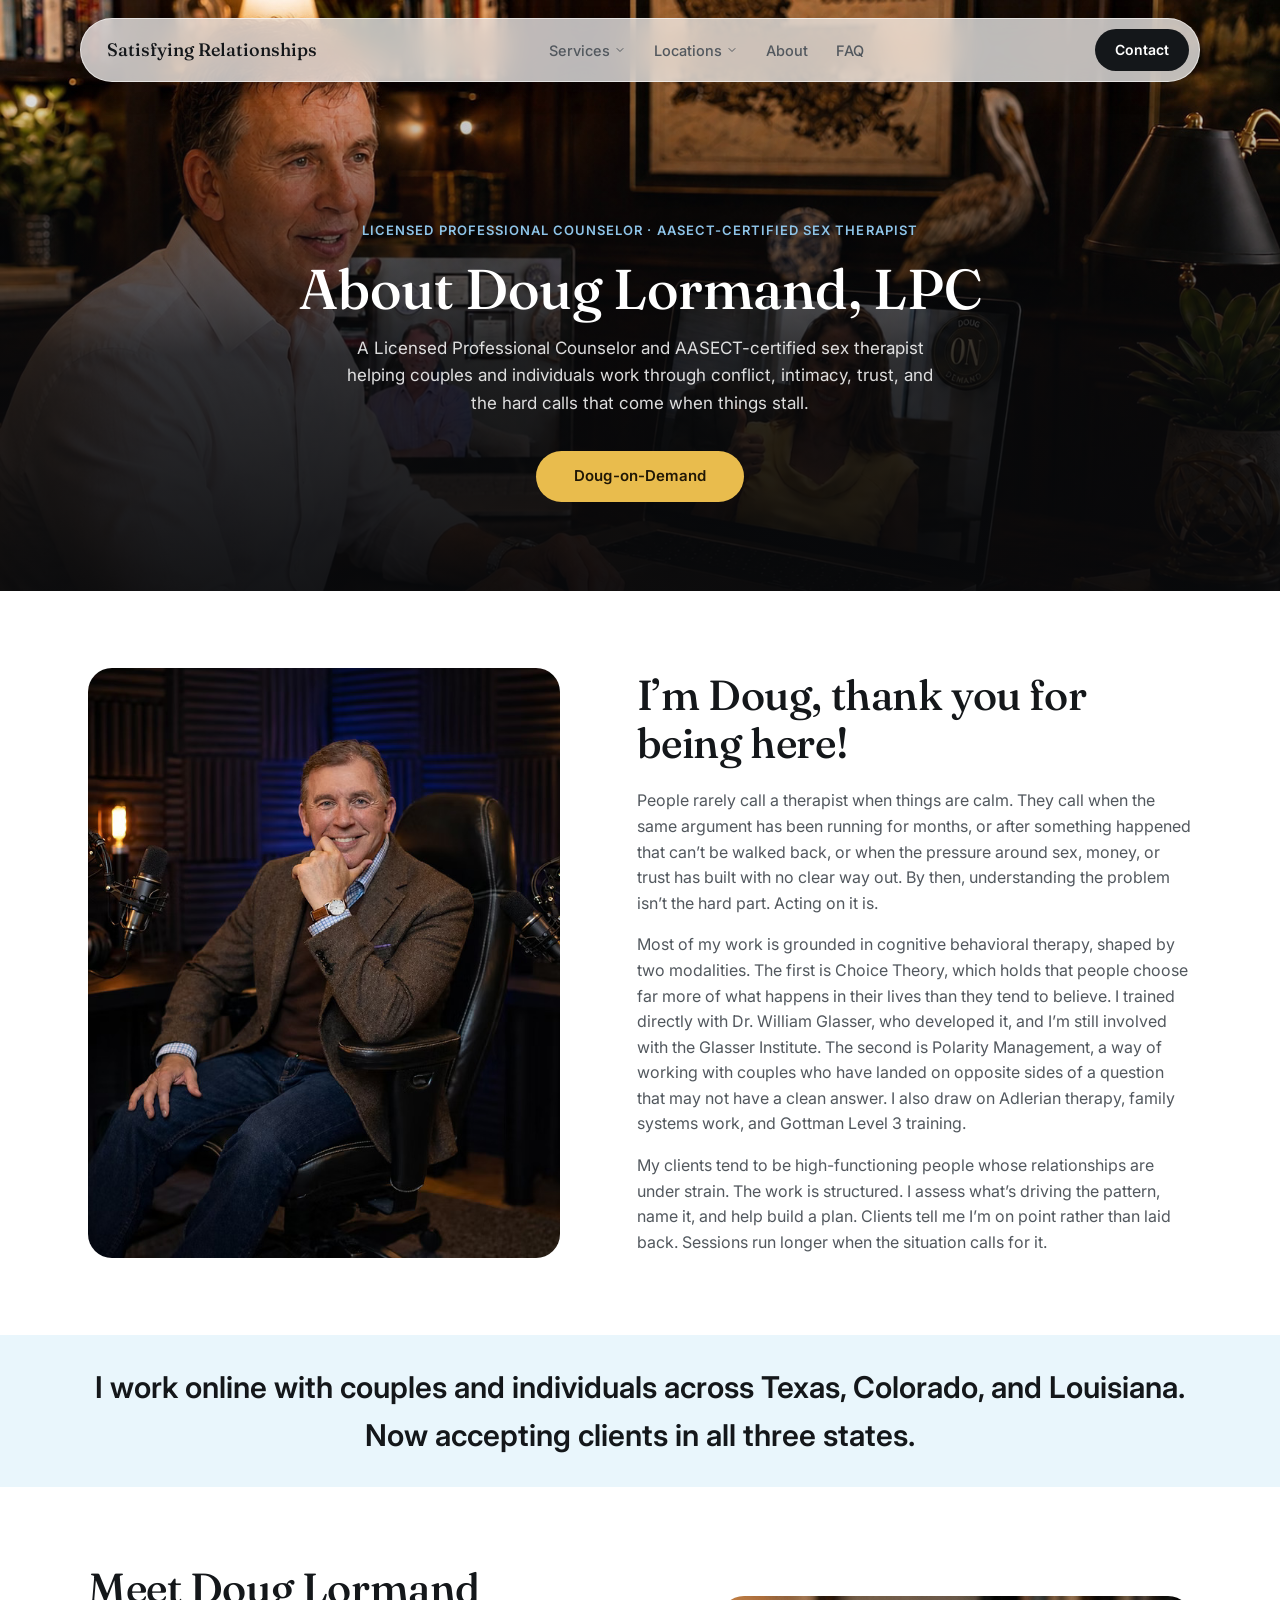
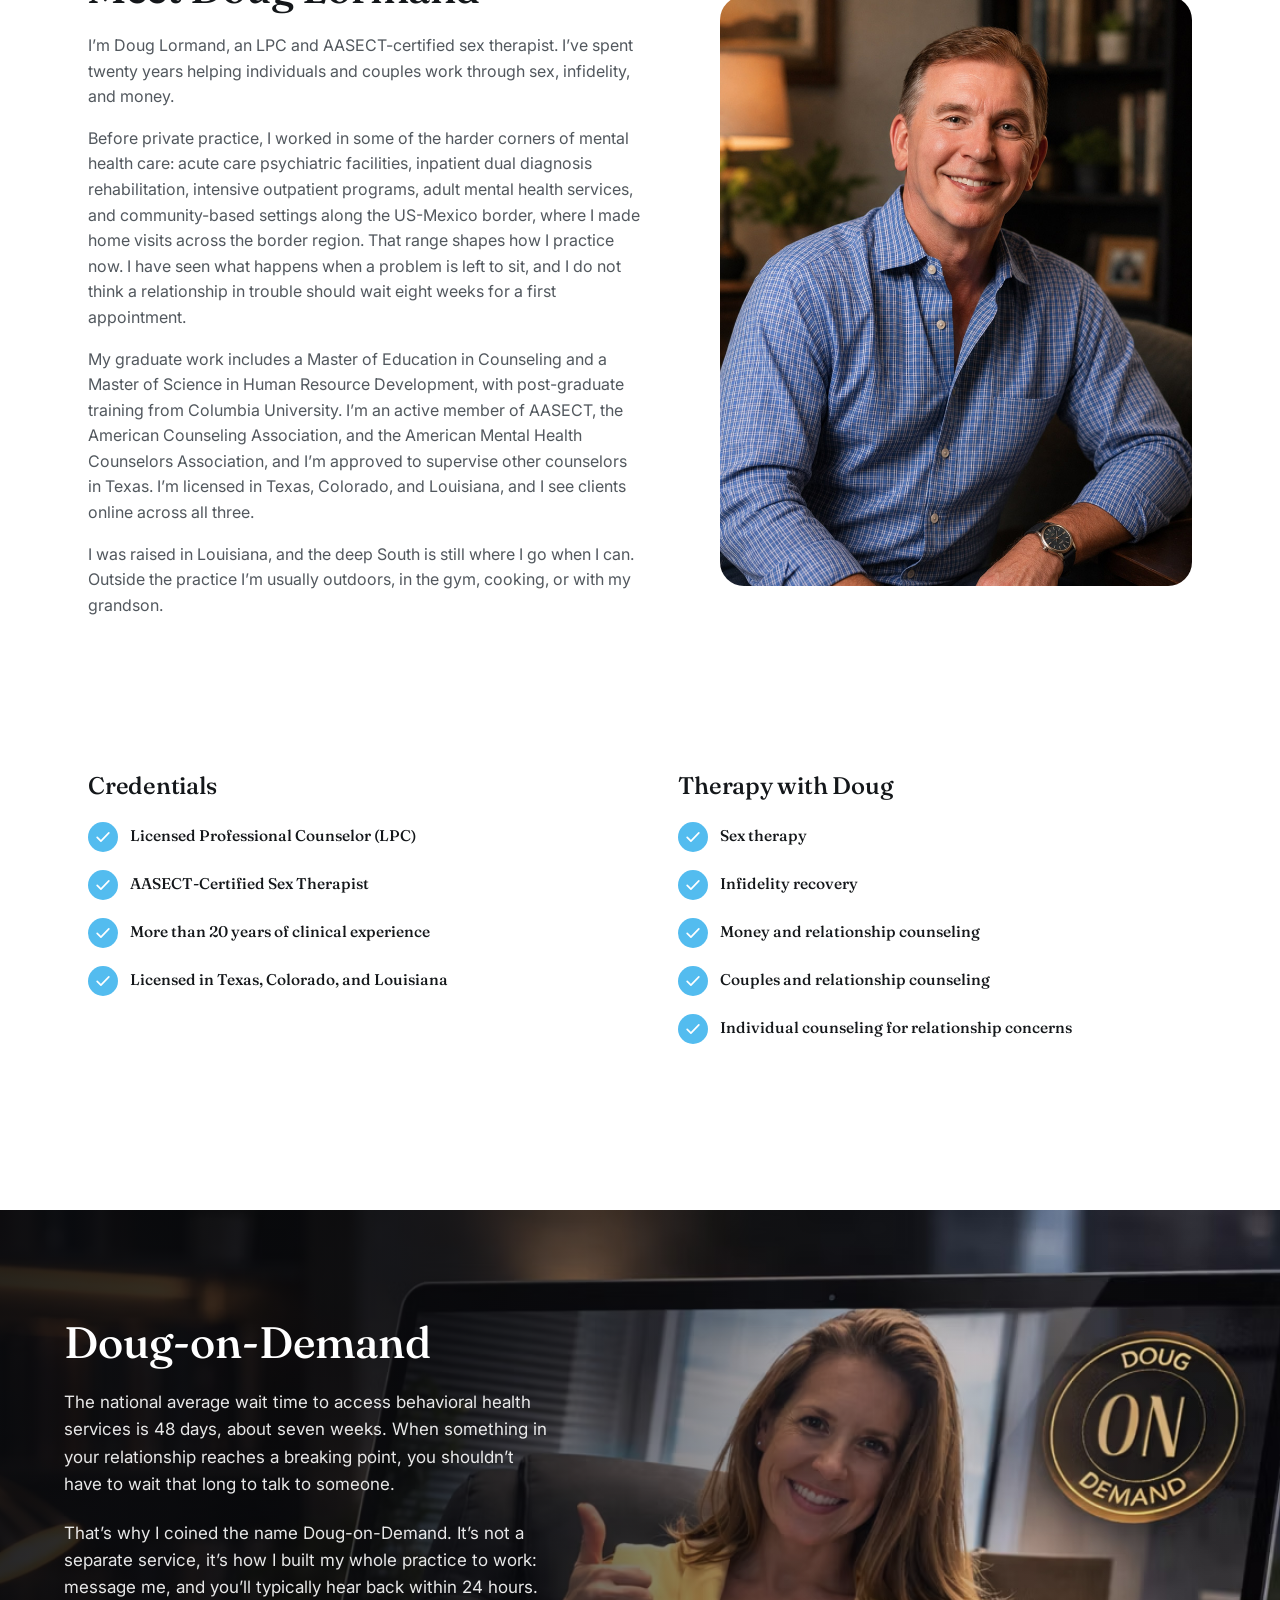
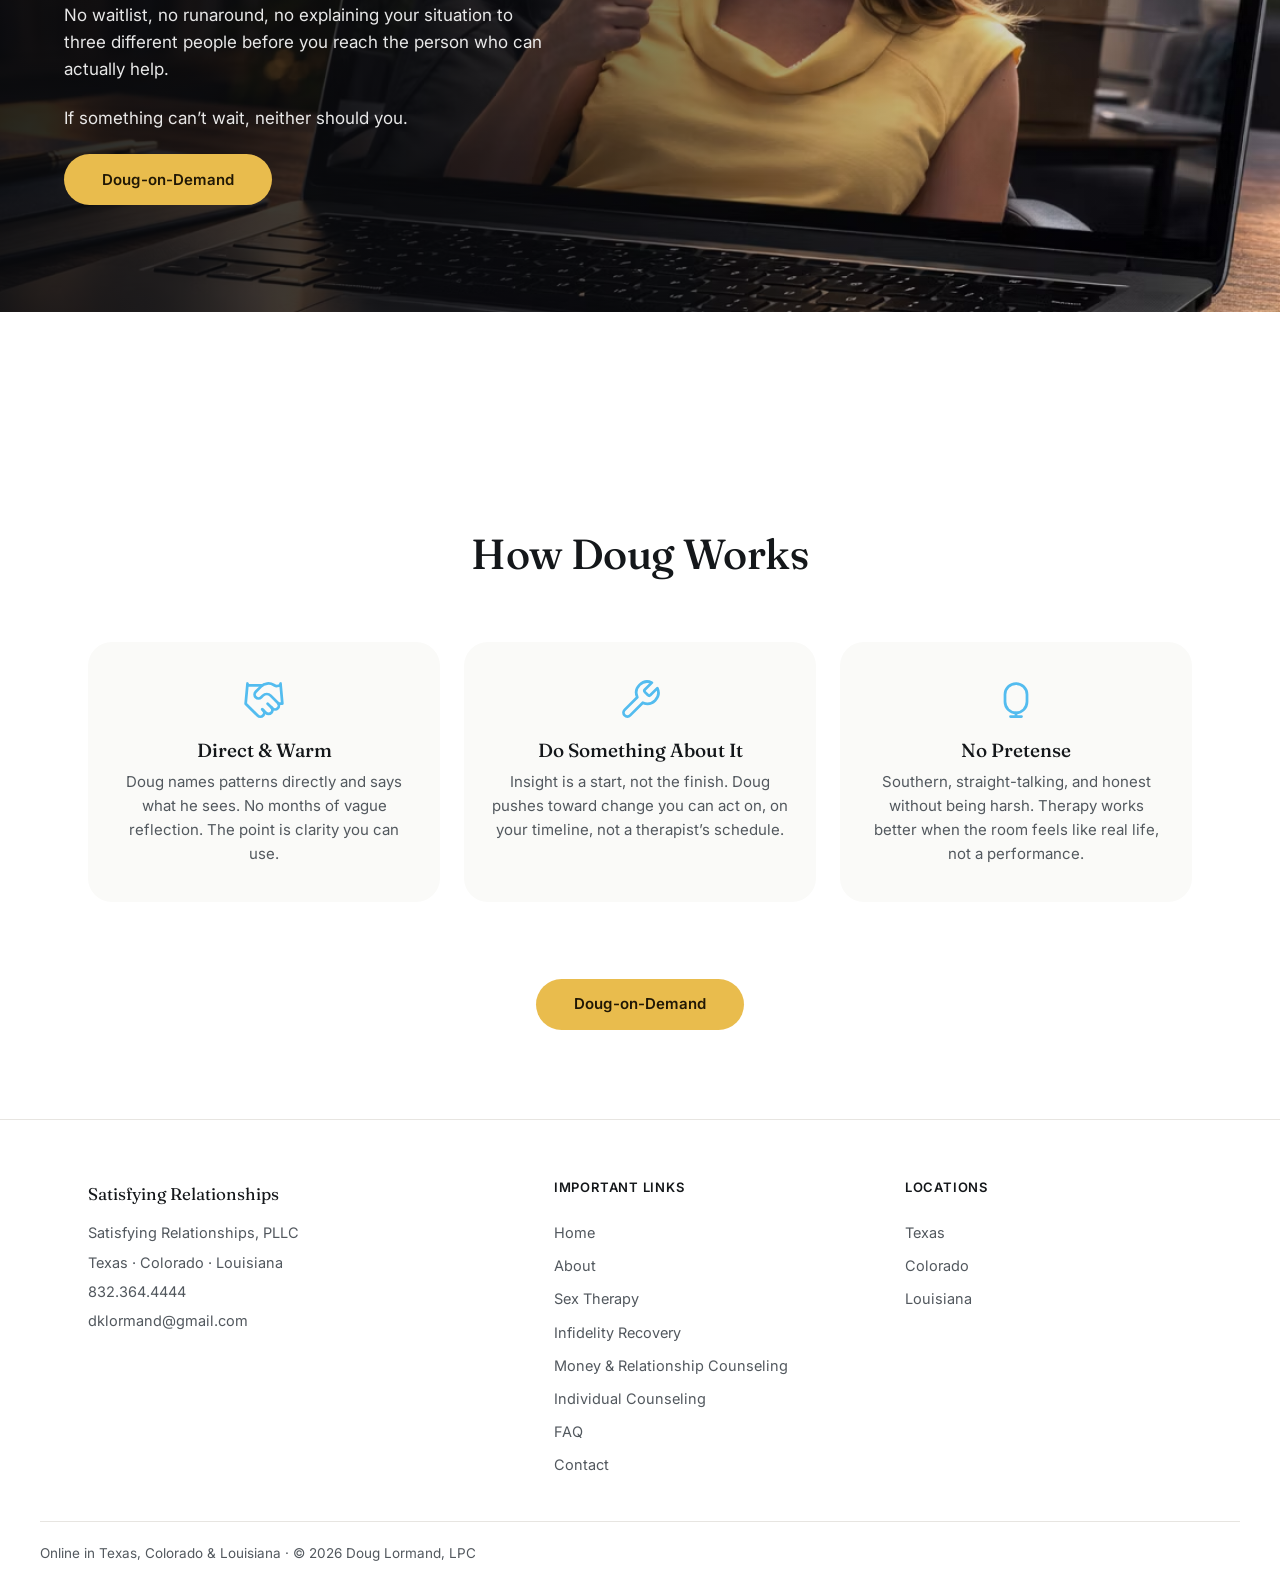
==== commit b1409728: "Add individual counseling page and reorder services nav Creates individual-therapy.html from source " ====
--- a/about.html
+++ b/about.html
@@ -26,6 +26,7 @@
           <svg class="nav__dropdown-chevron" viewBox="0 0 24 24" width="12" height="12" fill="none" stroke="currentColor" stroke-width="2"><path d="M6 9l6 6 6-6" stroke-linecap="round" stroke-linejoin="round"/></svg>
         </button>
         <div class="nav__dropdown-menu">
+          <a href="individual-therapy.html">Individual Counseling</a>
           <a href="sex-therapy.html">Sex Therapy</a>
           <a href="infidelity-recovery.html">Infidelity Recovery</a>
           <a href="money-counseling.html">Money &amp; Relationship Counseling</a>
@@ -61,6 +62,7 @@
         <svg class="nav__mobile-chevron" viewBox="0 0 24 24" width="12" height="12" fill="none" stroke="currentColor" stroke-width="2" aria-hidden="true"><path d="M6 9l6 6 6-6" stroke-linecap="round" stroke-linejoin="round"/></svg>
       </button>
       <div class="nav__mobile-submenu">
+        <a href="individual-therapy.html" class="nav__mobile-sublink">Individual Counseling</a>
         <a href="sex-therapy.html" class="nav__mobile-sublink">Sex Therapy</a>
         <a href="infidelity-recovery.html" class="nav__mobile-sublink">Infidelity Recovery</a>
         <a href="money-counseling.html" class="nav__mobile-sublink">Money &amp; Relationship Counseling</a>
@@ -284,6 +286,7 @@
       <a href="sex-therapy.html">Sex Therapy</a>
       <a href="infidelity-recovery.html">Infidelity Recovery</a>
       <a href="money-counseling.html">Money &amp; Relationship Counseling</a>
+      <a href="individual-therapy.html">Individual Counseling</a>
       <a href="faq.html">FAQ</a>
       <a href="contact.html">Contact</a>
     </div>
--- a/css/styles.css
+++ b/css/styles.css
@@ -141,6 +141,7 @@
 .services__grid .service-card:nth-child(1) { transition-delay: 0.05s; }
 .services__grid .service-card:nth-child(2) { transition-delay: 0.18s; }
 .services__grid .service-card:nth-child(3) { transition-delay: 0.31s; }
+.services__grid .service-card:nth-child(4) { transition-delay: 0.44s; }
 
 .steps .step:nth-child(1) { transition-delay: 0.05s; }
 .steps .step:nth-child(2) { transition-delay: 0.18s; }
@@ -718,7 +719,7 @@
 
 .services__grid {
   display: grid;
-  grid-template-columns: repeat(3, 1fr);
+  grid-template-columns: repeat(4, 1fr);
   gap: 36px;
 }
 
@@ -728,7 +729,10 @@
 .service-card p { font-size: 15px; flex: 1; }
 .service-card .text-link { margin-top: 6px; align-self: flex-start; }
 
-@media (max-width: 900px) {
+@media (max-width: 1100px) {
+  .services__grid { grid-template-columns: repeat(2, 1fr); gap: 40px; }
+}
+@media (max-width: 640px) {
   .services__grid { grid-template-columns: 1fr; gap: 48px; }
 }
 
@@ -905,7 +909,7 @@
   align-items: center;
 }
 
-.about__image img { border-radius: var(--radius-lg); width: 100%; aspect-ratio: 1 / 1; object-fit: cover; }
+.about__image img { border-radius: var(--radius-lg); width: 100%; aspect-ratio: 1 / 1; object-fit: cover; object-position: top; }
 .about__content p { font-size: 16px; }
 
 @media (max-width: 900px) {
@@ -1012,6 +1016,22 @@
   background: #fafaf8;
   border-radius: var(--radius-lg);
   padding: clamp(28px, 4vw, 40px);
+}
+.plain-list-row {
+  display: grid;
+  grid-template-columns: 2fr 1fr;
+  gap: clamp(24px, 4vw, 48px);
+  align-items: start;
+}
+.plain-list-row__col { display: flex; flex-direction: column; gap: clamp(48px, 7vw, 80px); }
+.plain-list-row .plain-list-block { text-align: left; }
+.plain-list-row .plain-list-block h2,
+.plain-list-row .plain-list-block__intro { text-align: left; }
+.plain-list-row__image { position: sticky; top: 110px; }
+.plain-list-row__image .content-block__img { height: 100%; }
+@media (max-width: 900px) {
+  .plain-list-row { grid-template-columns: 1fr; }
+  .plain-list-row__image { position: static; max-width: 420px; margin: 0 auto; }
 }
 .plain-list-block h2 { text-align: center; margin-bottom: 20px; }
 .plain-list-block__intro { text-align: center; font-weight: 600; color: var(--color-text); margin-bottom: 20px; }
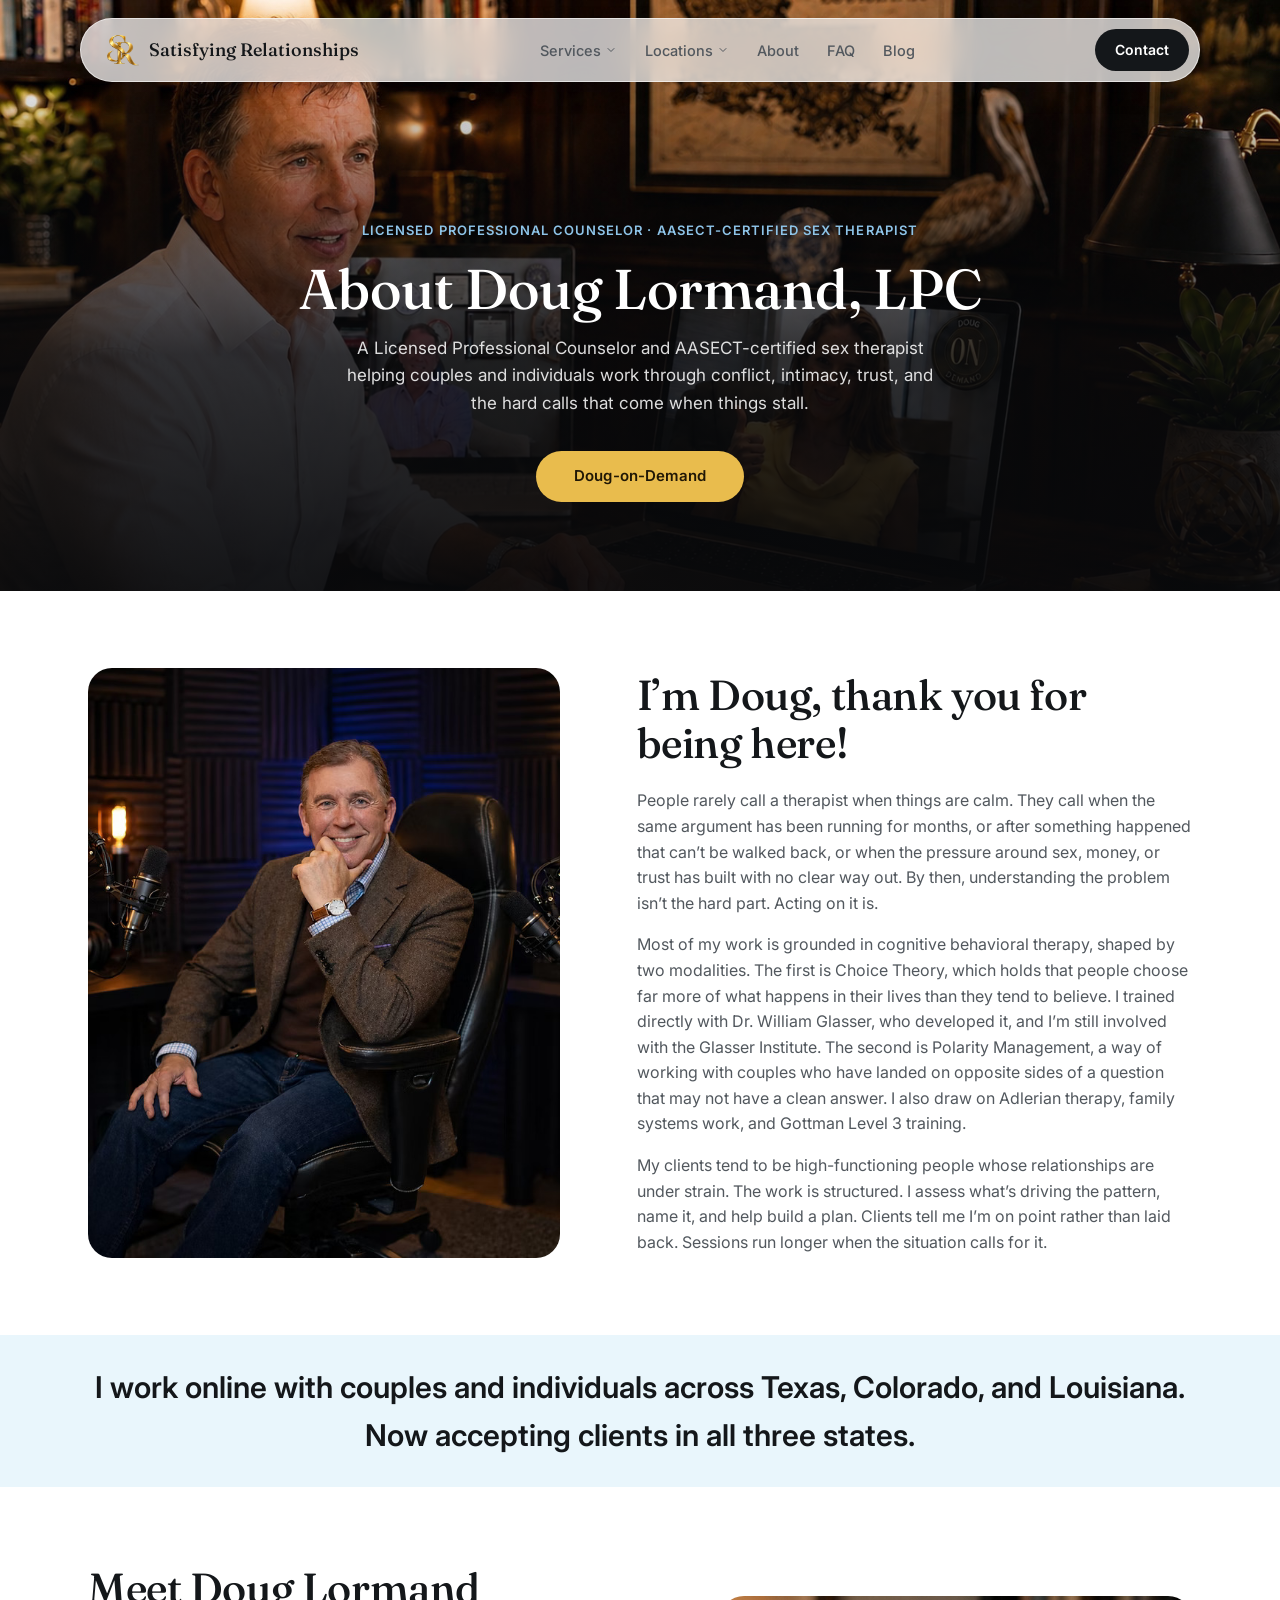
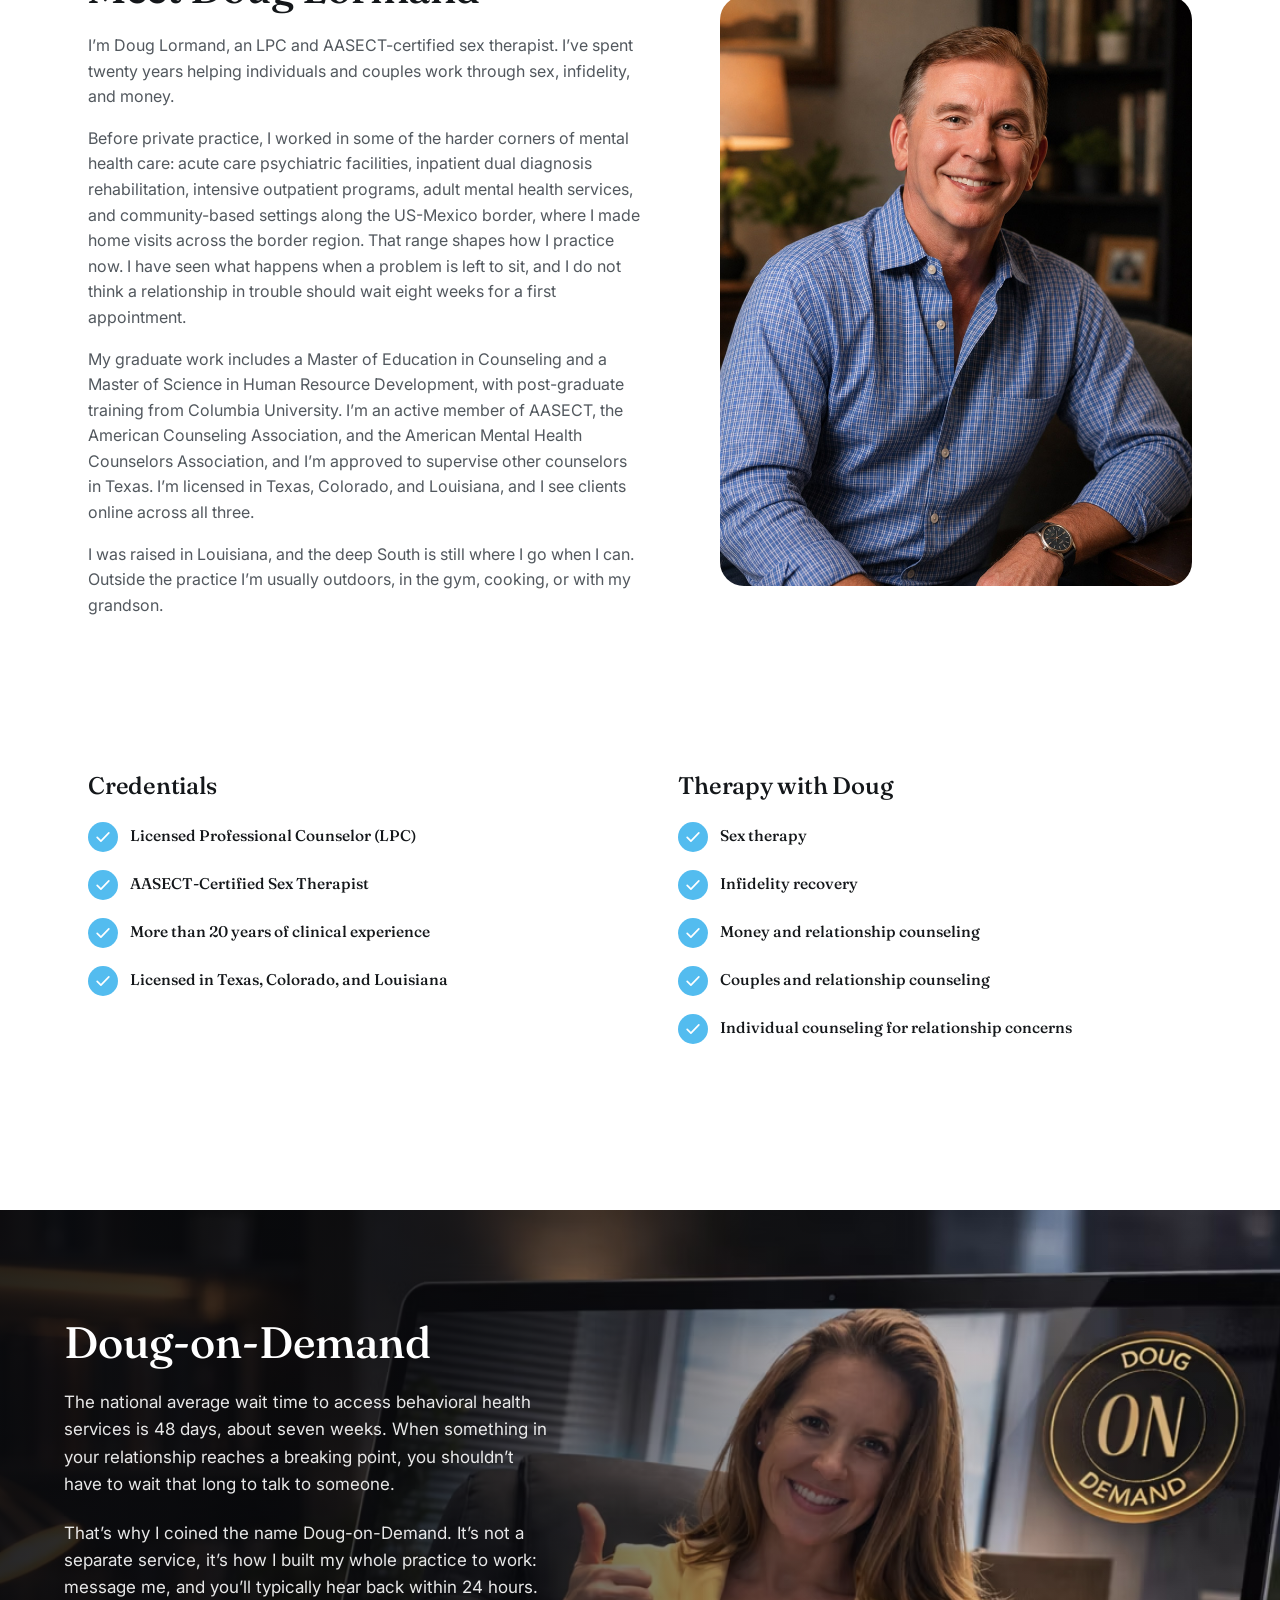
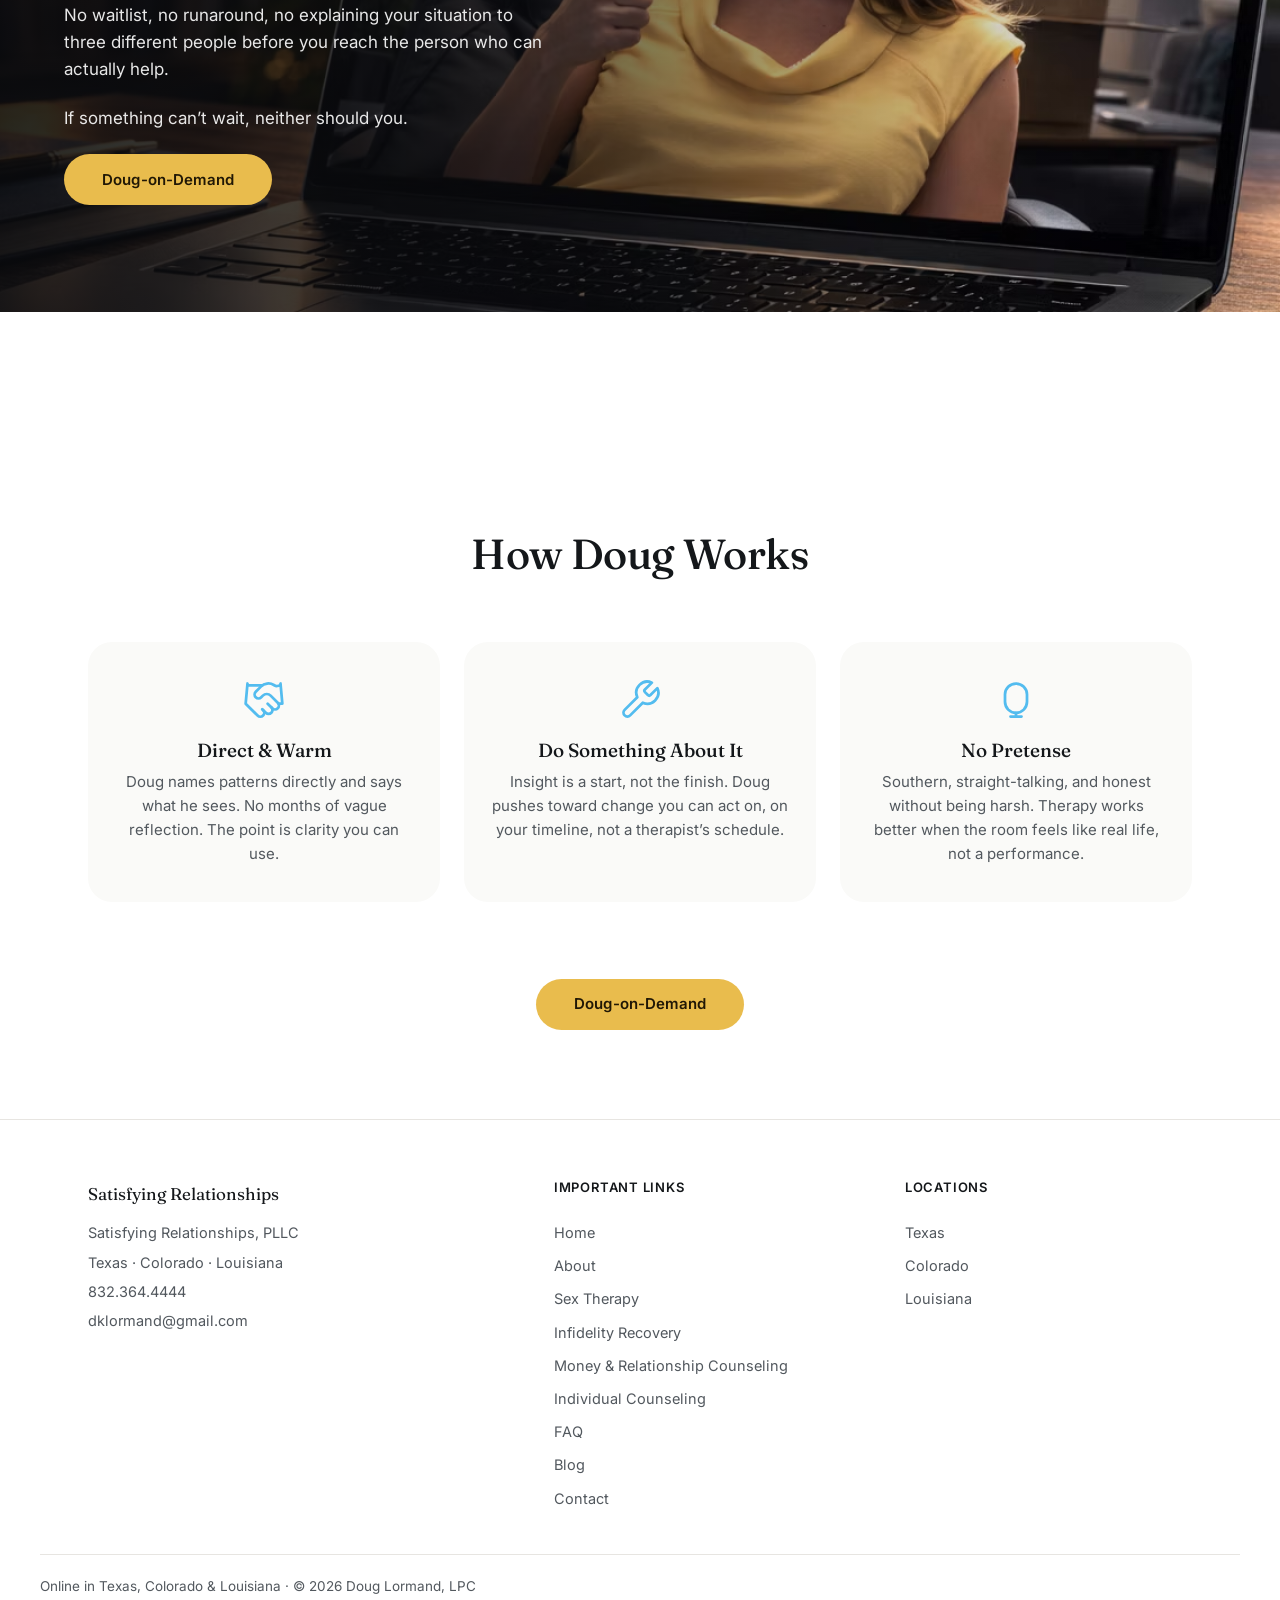
==== commit 48b01825: "Add blog, site favicon, FAQ schema, and logo in nav - Add sr-logo.png next to the site title in nav " ====
--- a/about.html
+++ b/about.html
@@ -9,6 +9,7 @@
 <link rel="preconnect" href="https://fonts.gstatic.com" crossorigin>
 <link href="https://fonts.googleapis.com/css2?family=Fraunces:ital,opsz,wght@0,9..144,400;0,9..144,500;0,9..144,600;1,9..144,400;1,9..144,500&family=Inter:wght@400;500;600&display=swap" rel="stylesheet">
 <link rel="stylesheet" href="css/styles.css">
+<link rel="icon" type="image/png" href="Images/sr-logo.png">
 </head>
 <body>
 
@@ -17,7 +18,7 @@
 <!-- ============ NAV ============ -->
 <header class="nav" id="nav">
   <div class="nav__bar">
-    <a class="nav__logo" href="index.html">Satisfying Relationships</a>
+    <a class="nav__logo" href="index.html"><img class="nav__logo-mark" src="Images/sr-logo.png" alt="Satisfying Relationships logo"><span>Satisfying Relationships</span></a>
 
     <nav class="nav__links" aria-label="Primary">
       <div class="nav__dropdown">
@@ -45,6 +46,7 @@
       </div>
       <a href="about.html">About</a>
       <a href="faq.html">FAQ</a>
+      <a href="blog.html">Blog</a>
     </nav>
 
     <a class="nav__contact" href="contact.html">Contact</a>
@@ -81,6 +83,7 @@
     </div>
     <a href="about.html">About</a>
     <a href="faq.html">FAQ</a>
+    <a href="blog.html">Blog</a>
     <a href="contact.html">Contact</a>
   </div>
 </header>
@@ -288,6 +291,7 @@
       <a href="money-counseling.html">Money &amp; Relationship Counseling</a>
       <a href="individual-therapy.html">Individual Counseling</a>
       <a href="faq.html">FAQ</a>
+      <a href="blog.html">Blog</a>
       <a href="contact.html">Contact</a>
     </div>
 
--- a/css/styles.css
+++ b/css/styles.css
@@ -189,10 +189,19 @@
 }
 
 .nav__logo {
+  display: flex;
+  align-items: center;
+  gap: 10px;
   font-family: var(--font-display);
   font-size: 18px;
   font-weight: 500;
   white-space: nowrap;
+}
+
+.nav__logo-mark {
+  height: 32px;
+  width: auto;
+  display: block;
 }
 
 .nav__links {
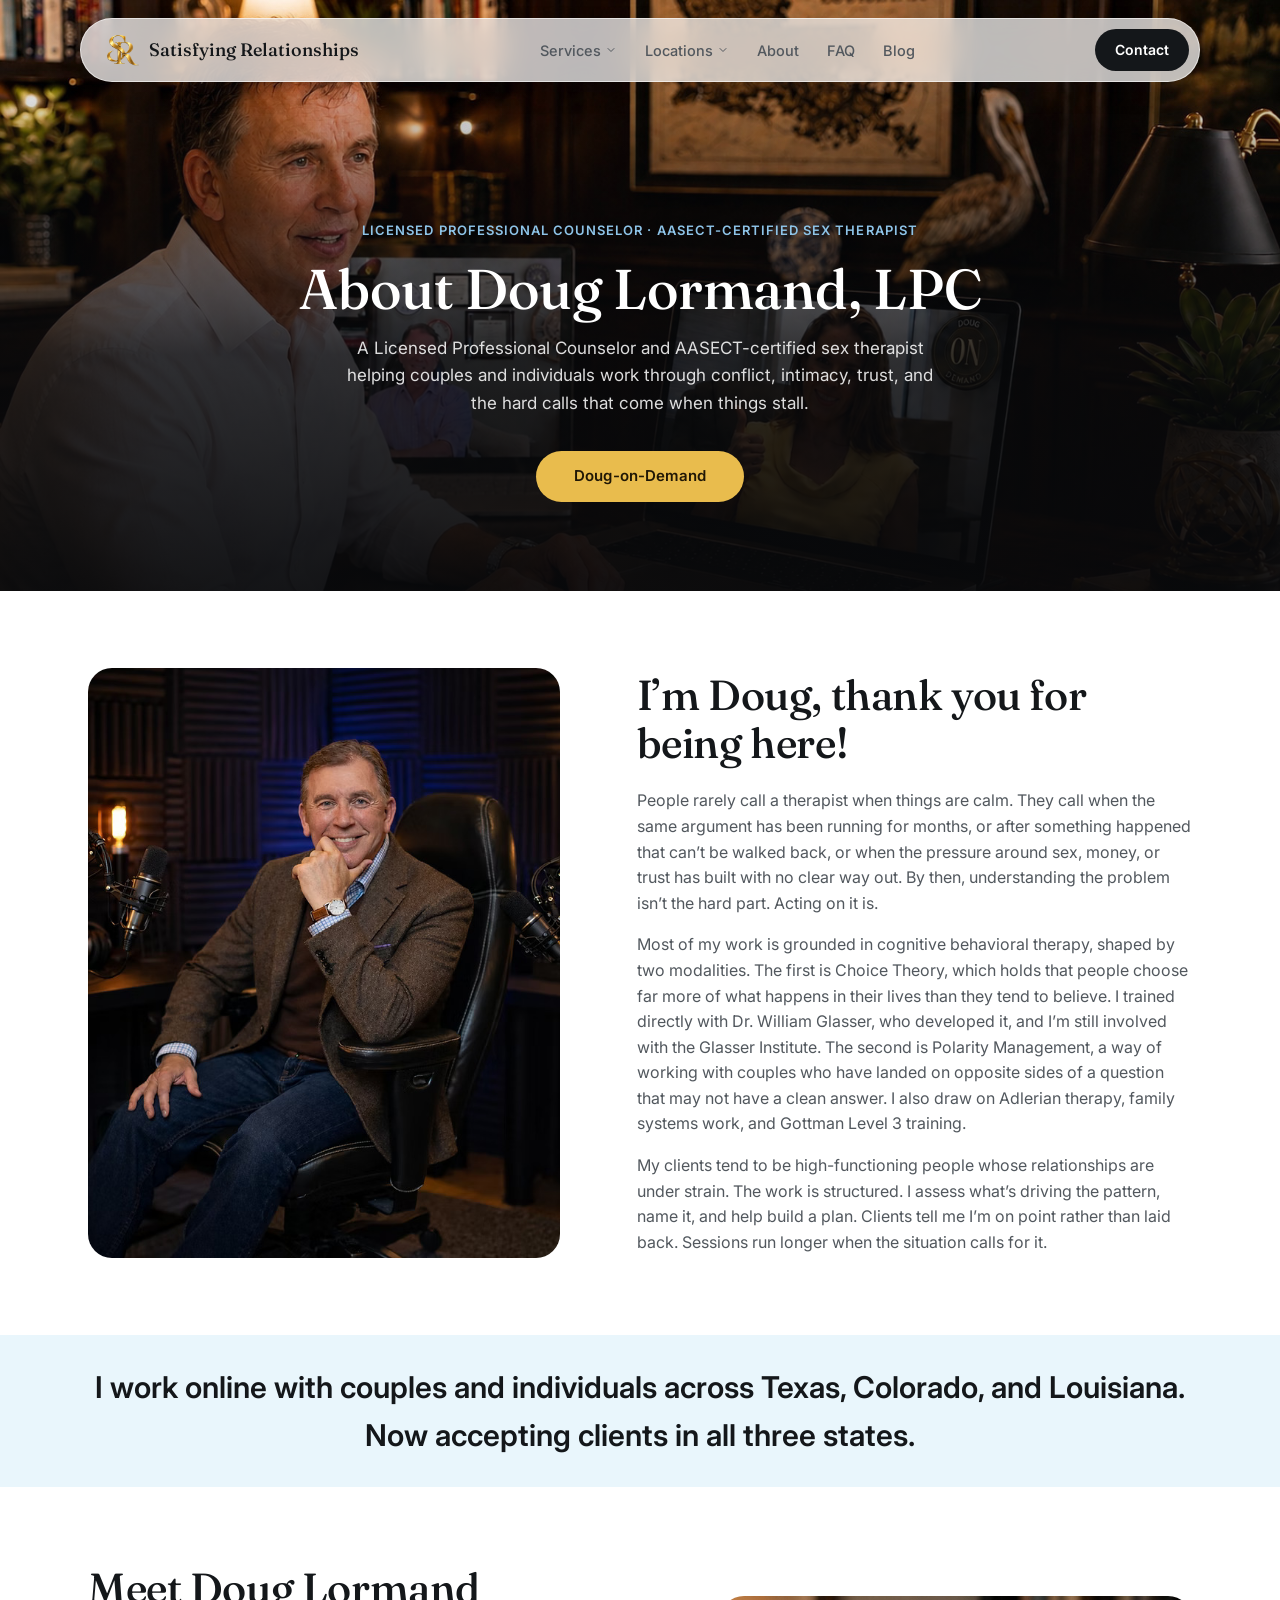
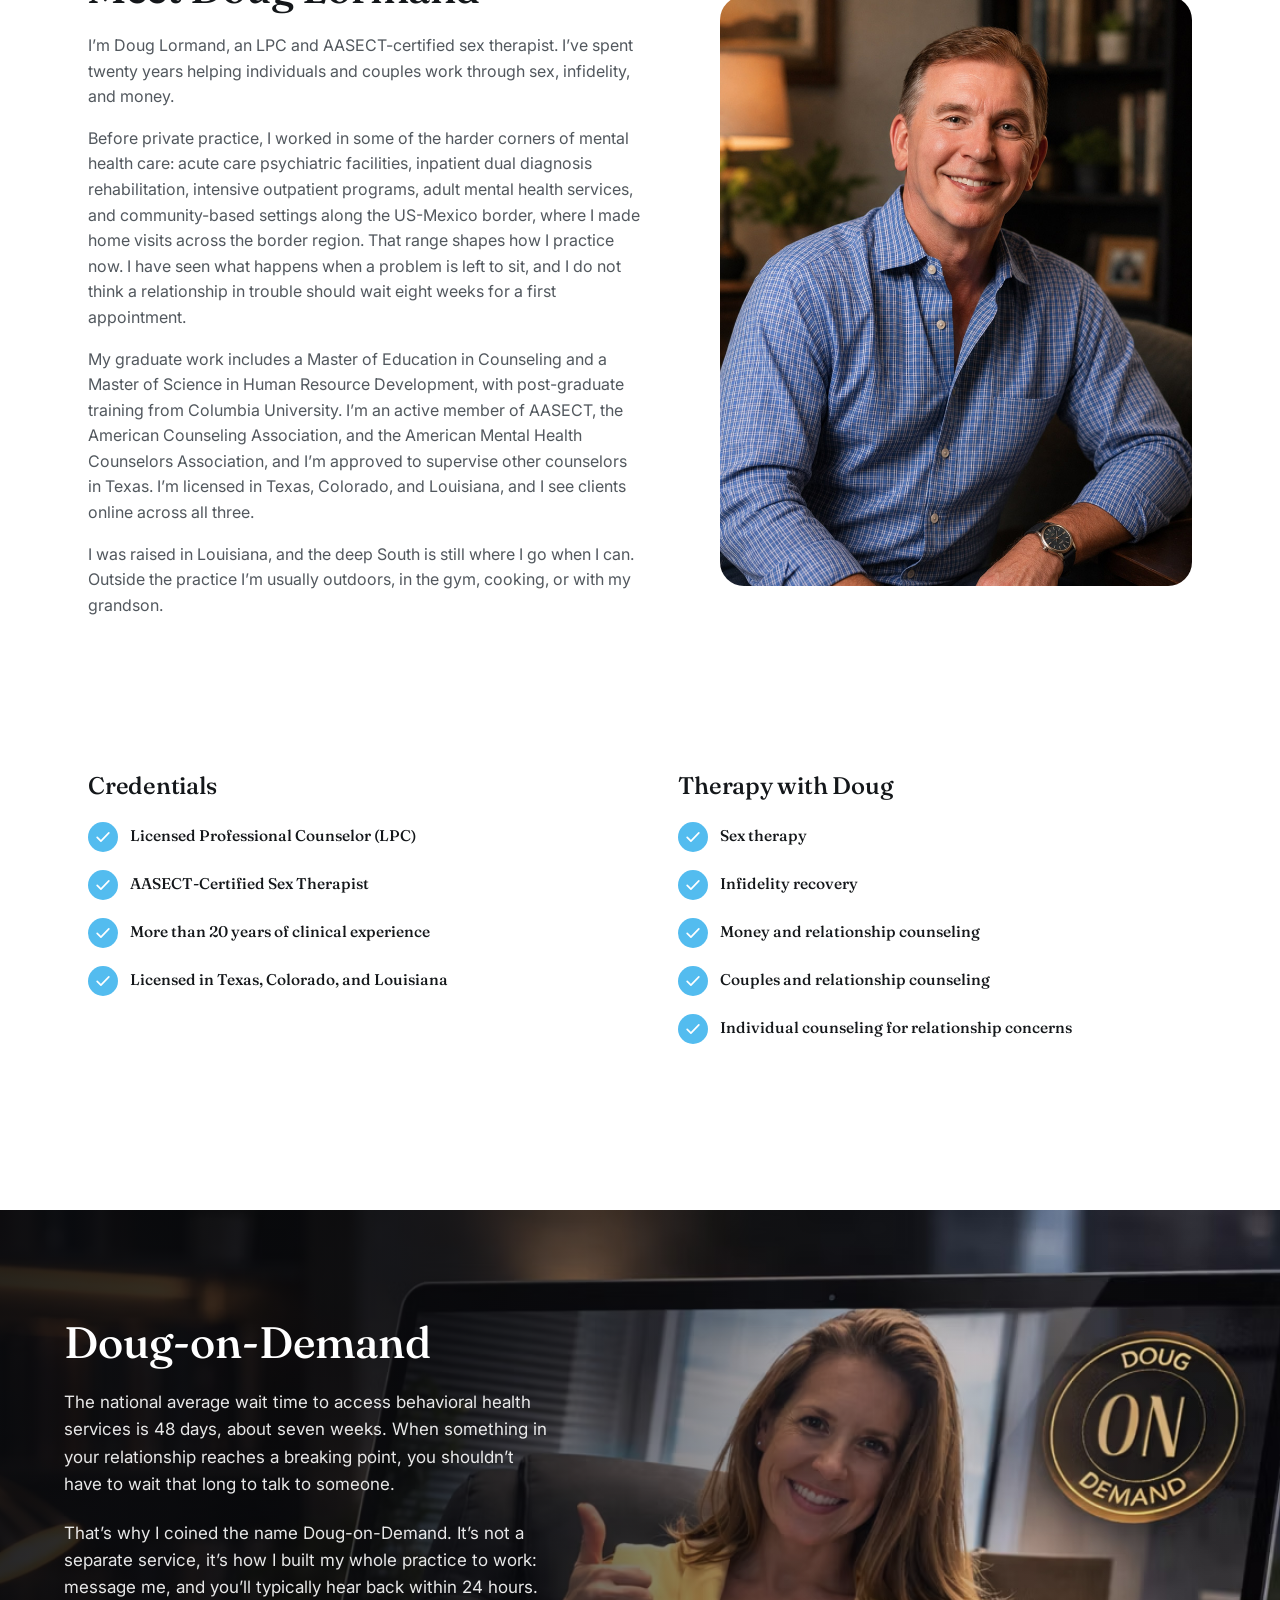
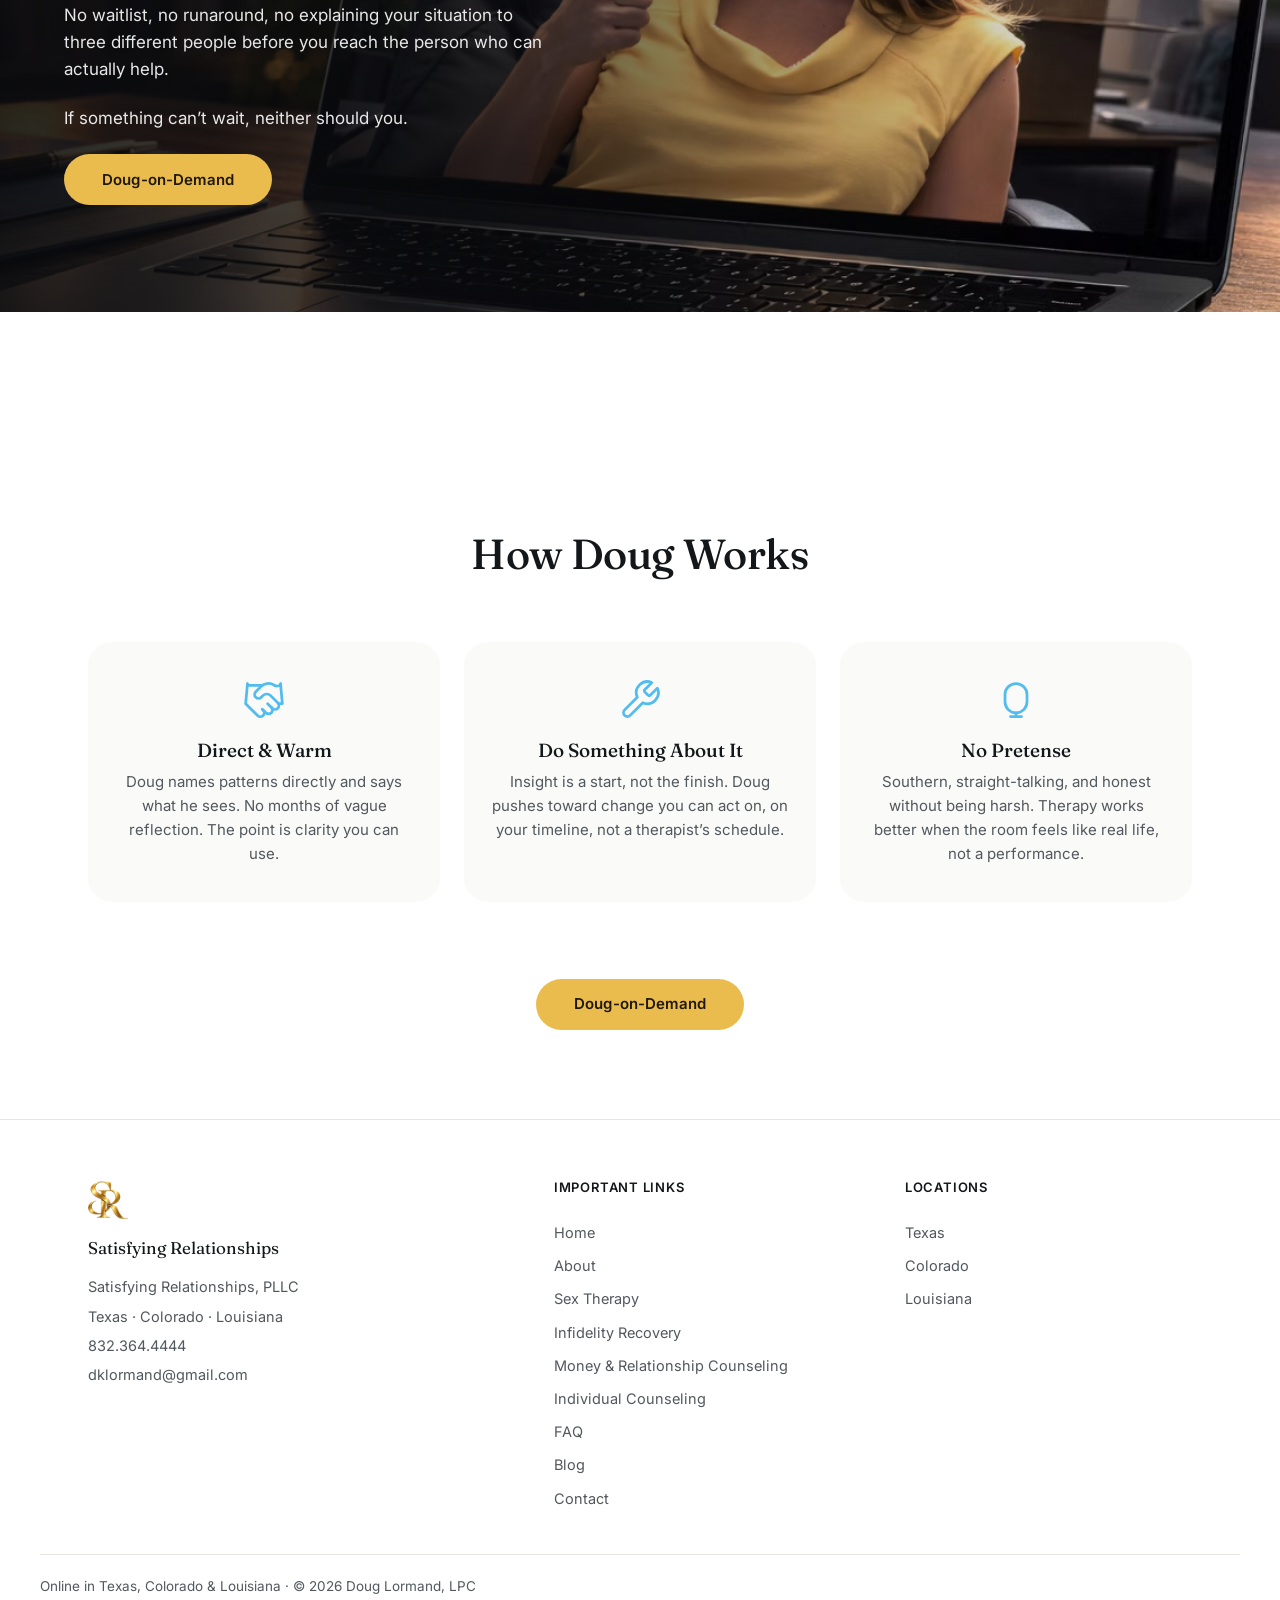
==== commit eb19b844: "Fix mobile layout issues and add footer logo - Blog page: swap hero to blog.jpg, remove Doug-on-Dema" ====
--- a/about.html
+++ b/about.html
@@ -275,6 +275,7 @@
 <footer class="footer">
   <div class="wrap footer__grid">
     <div class="footer__brand">
+      <img class="footer__brand-mark" src="Images/sr-logo.png" alt="Satisfying Relationships logo">
       <span class="footer__logo">Satisfying Relationships</span>
       <p>Satisfying Relationships, PLLC</p>
       <p>Texas &middot; Colorado &middot; Louisiana</p>
--- a/css/styles.css
+++ b/css/styles.css
@@ -408,6 +408,10 @@
   background: linear-gradient(to top, rgba(8, 9, 11, 0.94) 0%, rgba(8, 9, 11, 0.82) 30%, rgba(8, 9, 11, 0.4) 55%, rgba(8, 9, 11, 0.05) 78%, rgba(8, 9, 11, 0) 100%);
 }
 
+@media (max-width: 780px) {
+  .hero__bg { object-position: 70% center; }
+}
+
 .hero__content {
   position: relative;
   z-index: 2;
@@ -636,6 +640,7 @@
   /* Scroll-jacked pin/split is unreliable on mobile (address-bar viewport
      shifts, touch scroll momentum), so mobile gets the whole photo plus
      copy in normal flow instead of the split/reunite treatment. */
+  .philosophy__stage { height: auto; }
   .philosophy__pin { position: relative; height: auto; overflow: visible; }
   .philosophy__image-wrap { position: relative; height: 62vh; overflow: hidden; }
   .philosophy__half { width: 100%; }
@@ -828,6 +833,8 @@
 
 @media (max-width: 780px) {
   .steps { grid-template-columns: 1fr; gap: 32px; }
+  .step { display: flex; align-items: flex-start; gap: 18px; }
+  .step__badge { flex: none; margin-bottom: 0; }
 }
 
 /* ============================================================
@@ -1149,6 +1156,7 @@
   .footer__grid { grid-template-columns: 1fr; gap: 32px; }
 }
 
+.footer__brand-mark { height: 40px; width: auto; display: block; margin-bottom: 14px; }
 .footer__brand .footer__logo { display: block; margin-bottom: 14px; }
 .footer__brand p { margin: 0 0 6px; font-size: 14.5px; color: var(--color-text-soft); }
 .footer__brand a { color: var(--color-text-soft); }
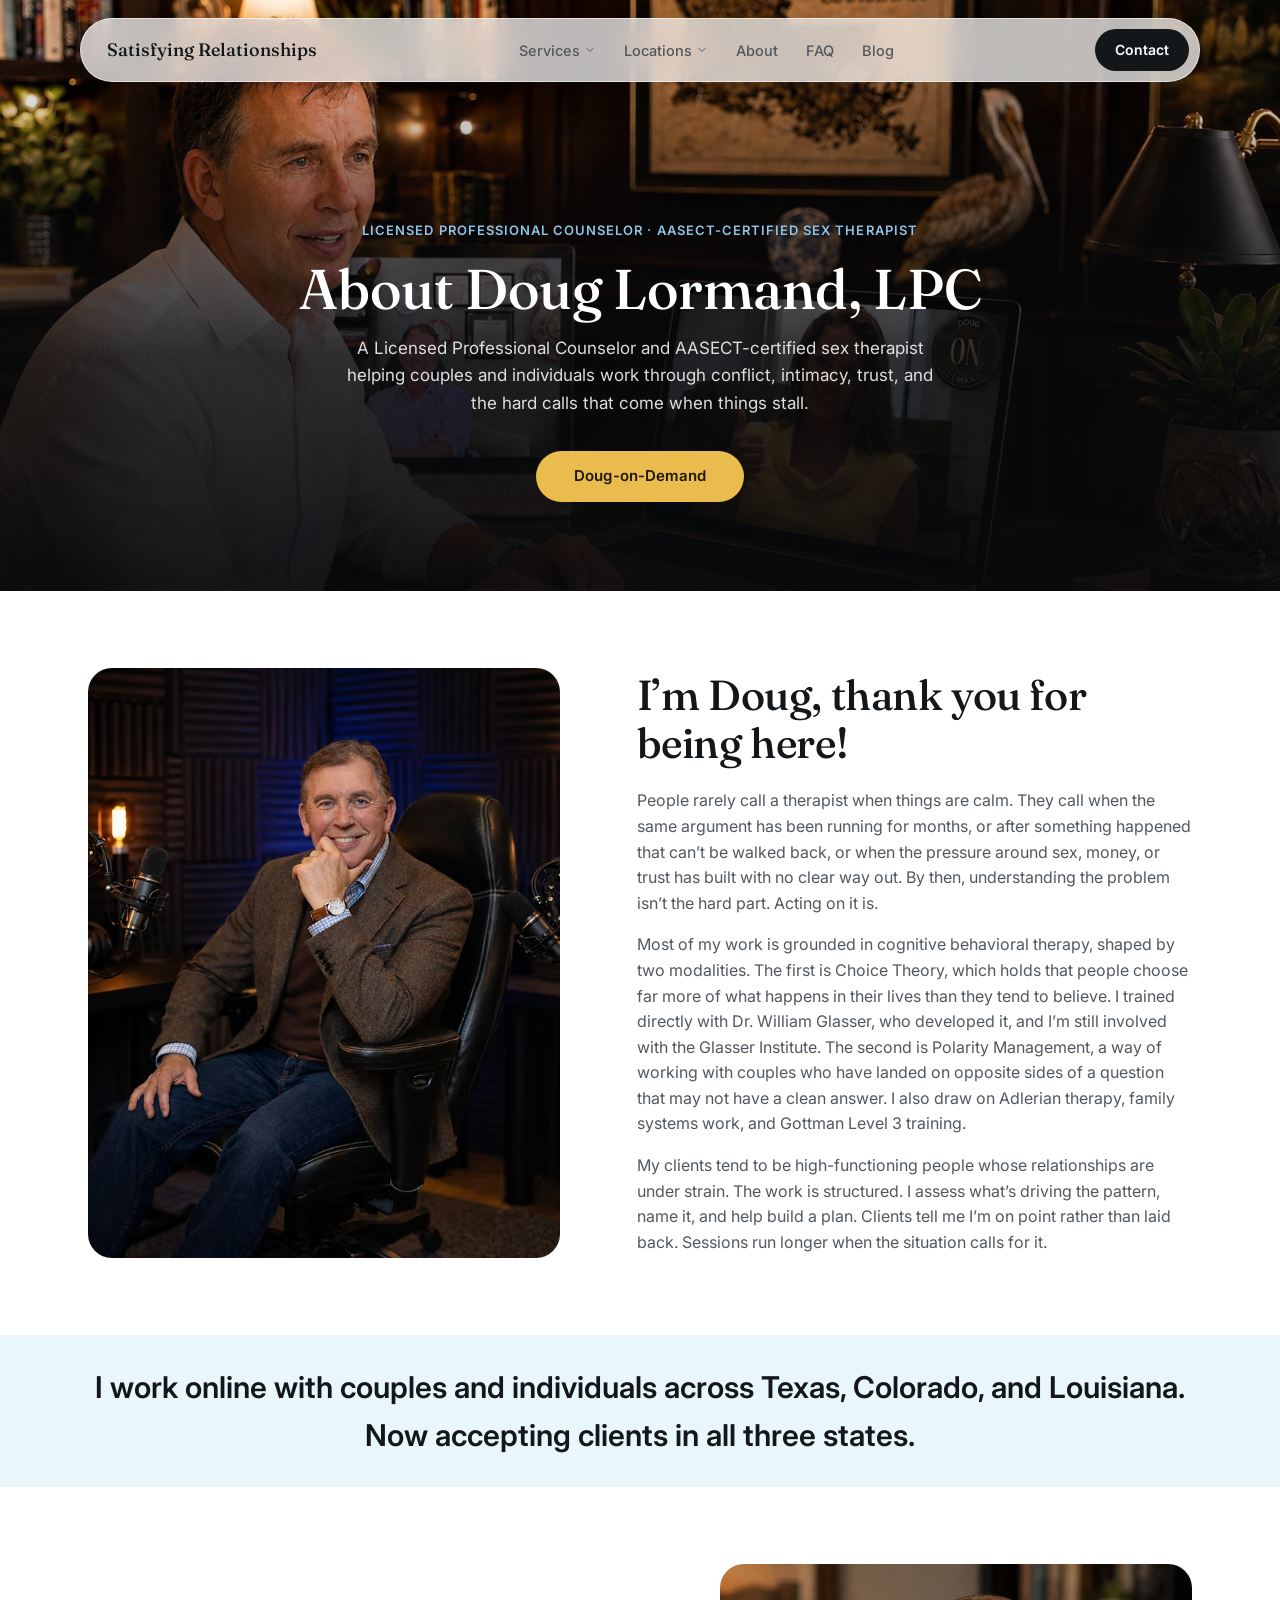
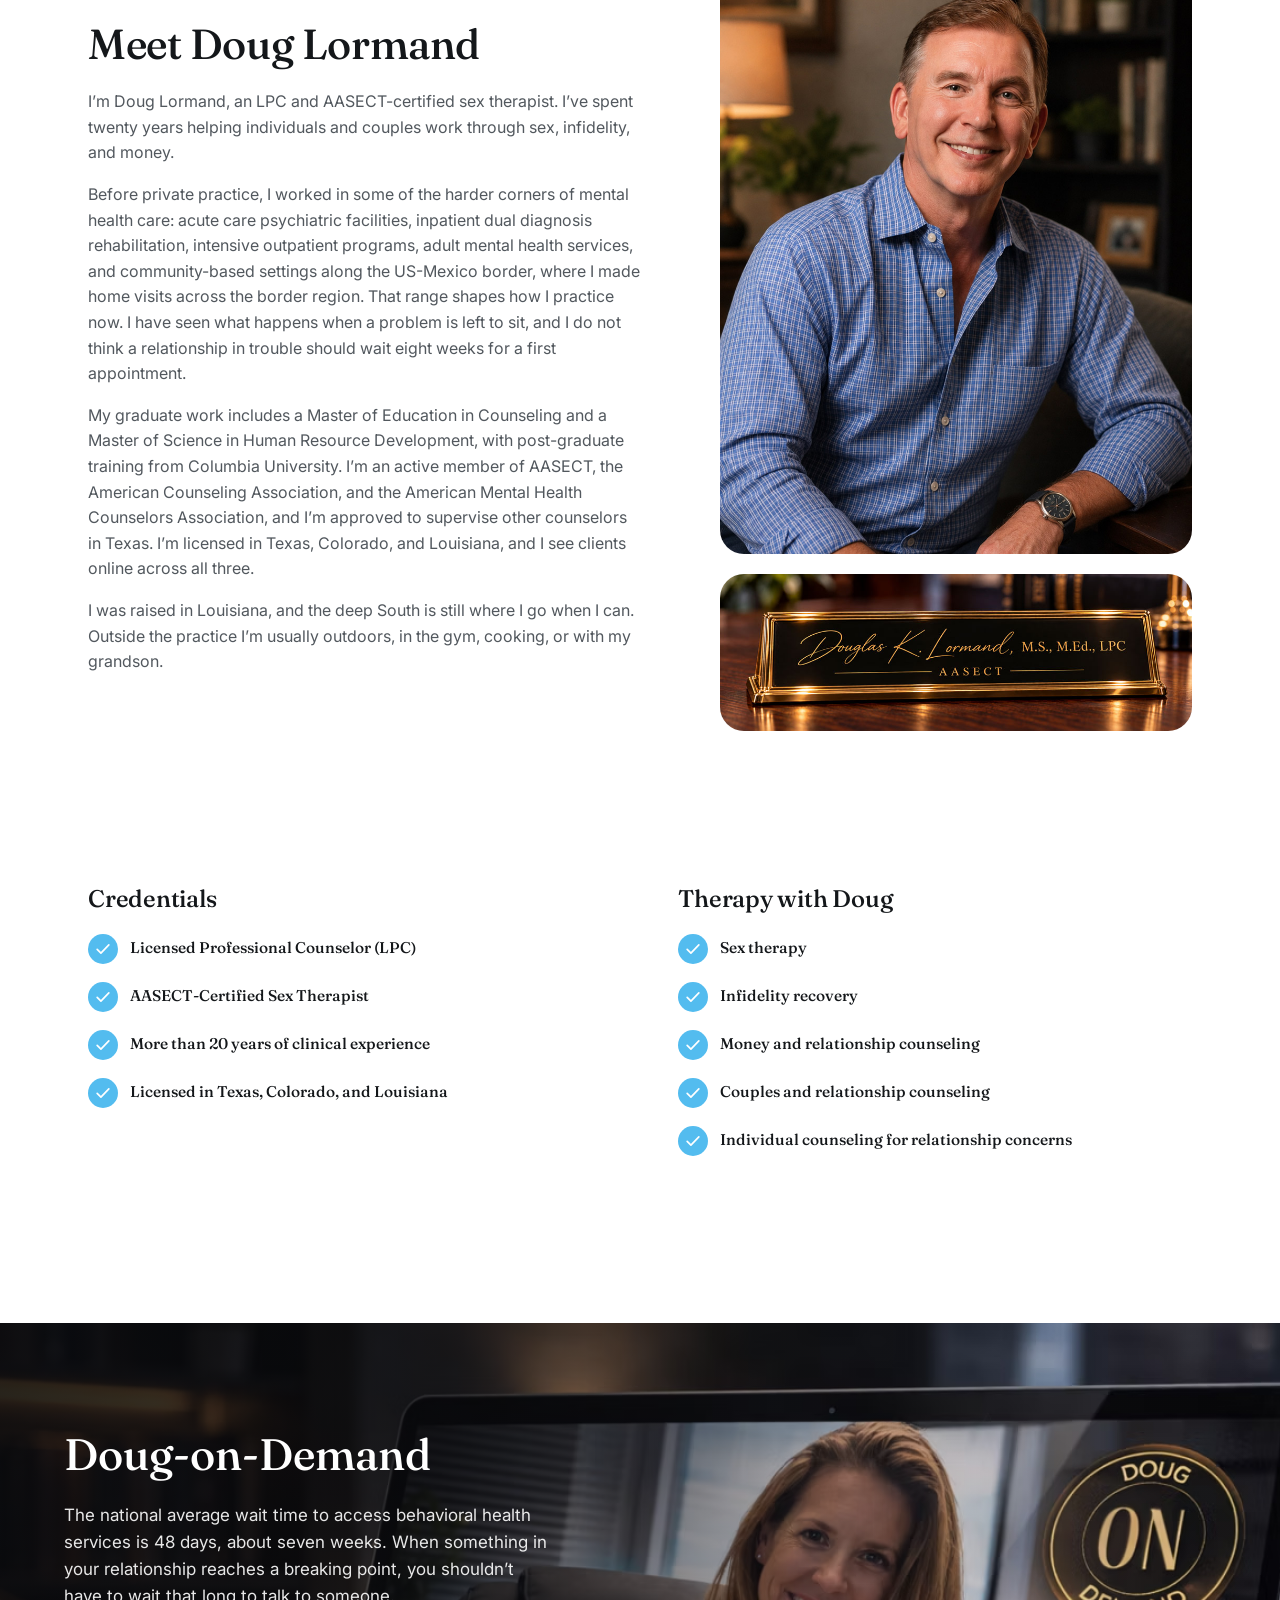
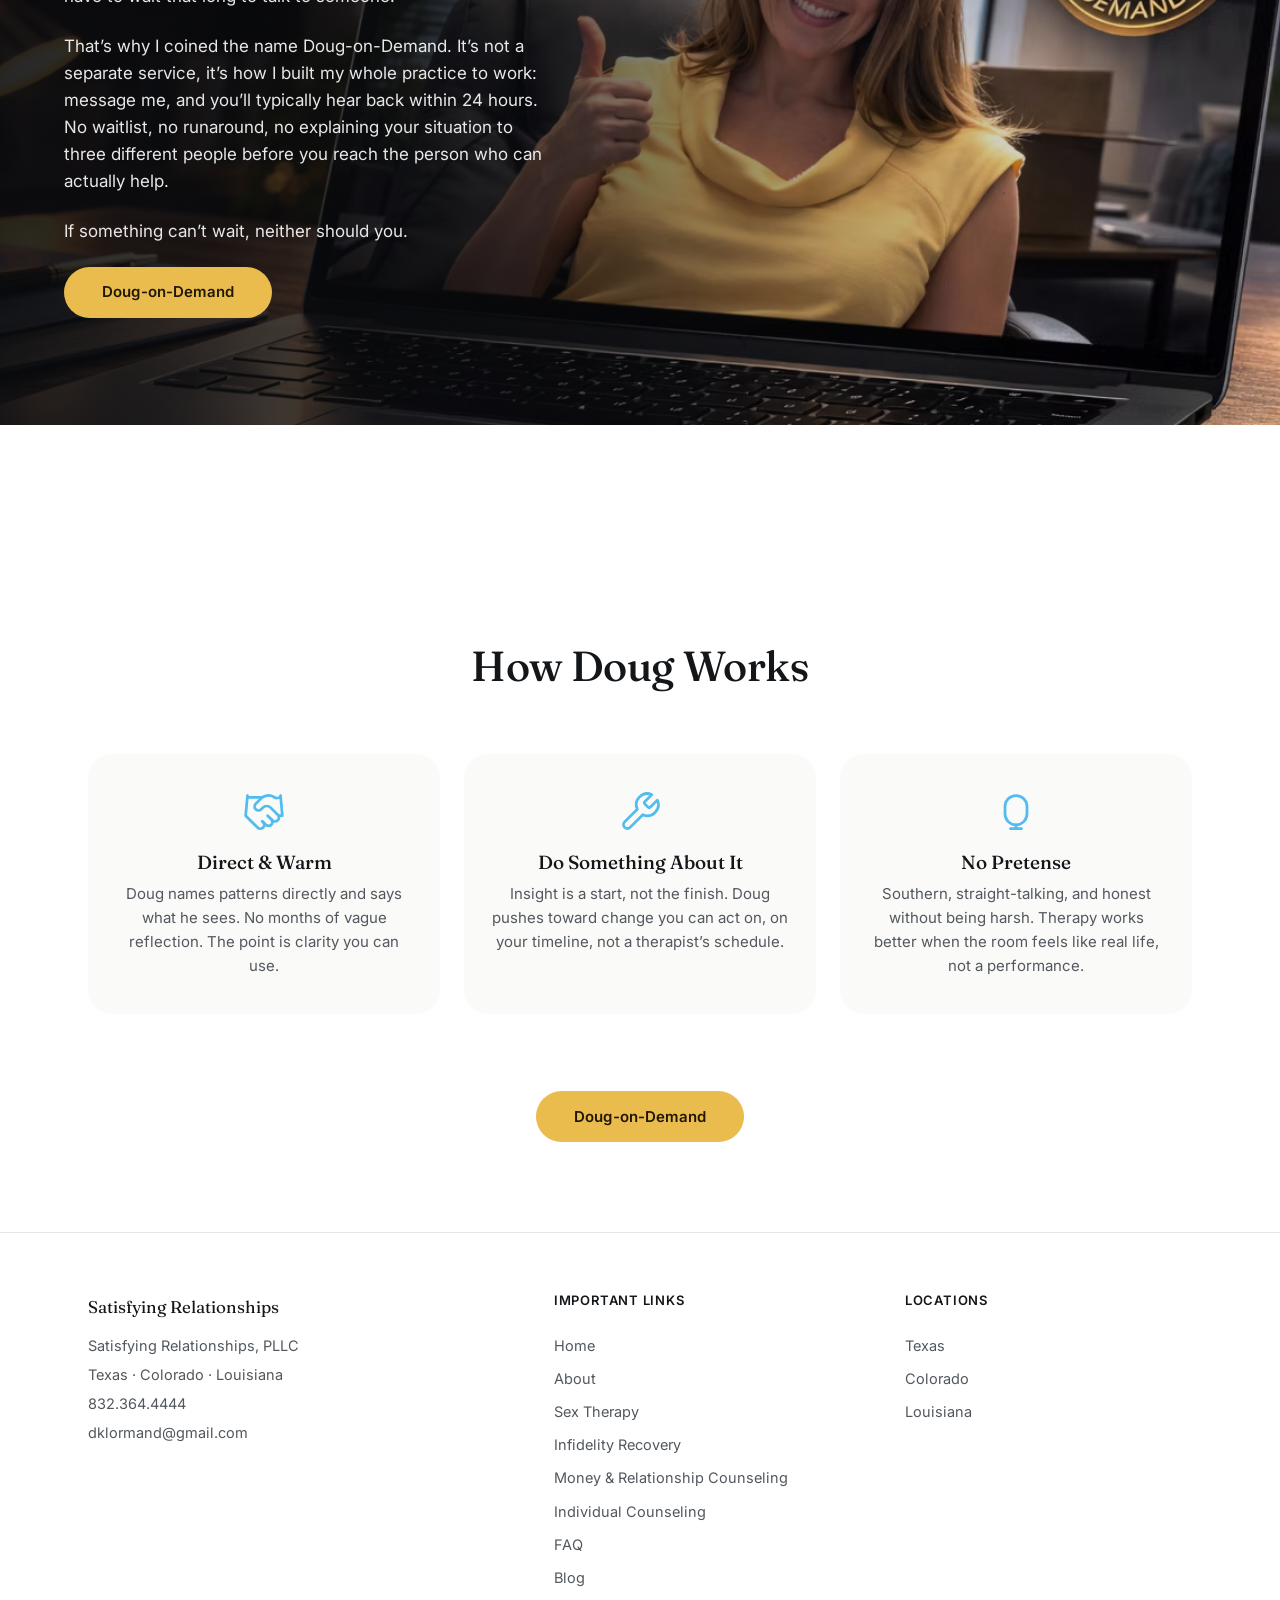
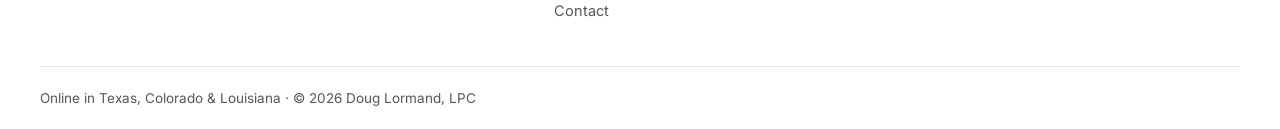
==== commit 60e06507: "Update site images and recent page tweaks - Update several therapy/location photos, remove unused   " ====
--- a/about.html
+++ b/about.html
@@ -18,7 +18,7 @@
 <!-- ============ NAV ============ -->
 <header class="nav" id="nav">
   <div class="nav__bar">
-    <a class="nav__logo" href="index.html"><img class="nav__logo-mark" src="Images/sr-logo.png" alt="Satisfying Relationships logo"><span>Satisfying Relationships</span></a>
+    <a class="nav__logo" href="index.html"><span>Satisfying Relationships</span></a>
 
     <nav class="nav__links" aria-label="Primary">
       <div class="nav__dropdown">
@@ -133,6 +133,7 @@
     <div class="wrap content-block__grid">
       <div class="content-block__image reveal">
         <img class="content-block__img" src="Images/meet-doug-lormand.jpg" alt="Doug Lormand, LPC" loading="lazy">
+        <img class="content-block__signature" src="Images/Signature-placard.jpg" alt="Doug Lormand signature" loading="lazy">
       </div>
       <div class="content-block__text reveal">
         <h2 class="section-heading">Meet Doug Lormand</h2>
@@ -275,7 +276,6 @@
 <footer class="footer">
   <div class="wrap footer__grid">
     <div class="footer__brand">
-      <img class="footer__brand-mark" src="Images/sr-logo.png" alt="Satisfying Relationships logo">
       <span class="footer__logo">Satisfying Relationships</span>
       <p>Satisfying Relationships, PLLC</p>
       <p>Texas &middot; Colorado &middot; Louisiana</p>
--- a/css/styles.css
+++ b/css/styles.css
@@ -196,12 +196,6 @@
   font-size: 18px;
   font-weight: 500;
   white-space: nowrap;
-}
-
-.nav__logo-mark {
-  height: 32px;
-  width: auto;
-  display: block;
 }
 
 .nav__links {
@@ -853,7 +847,7 @@
 }
 
 .quiet-progress__bg { position: absolute; inset: 0; width: 100%; height: 100%; object-fit: cover; }
-.quiet-progress__scrim { position: absolute; inset: 0; background: linear-gradient(180deg, rgba(10,12,14,0.30) 0%, rgba(10,12,14,0.50) 100%); }
+.quiet-progress__scrim { position: absolute; inset: 0; background: linear-gradient(180deg, rgba(10,12,14,0.50) 0%, rgba(10,12,14,0.70) 100%); }
 
 .quiet-progress__content { position: relative; z-index: 1; padding: 0 24px; max-width: 640px; display: flex; flex-direction: column; align-items: center; text-align: center; }
 .quiet-progress__content h2 { color: #fff; font-size: clamp(28px, 4vw, 44px); }
@@ -998,6 +992,13 @@
   object-fit: cover;
   border-radius: var(--radius-lg);
 }
+.content-block__signature {
+  width: 100%;
+  height: auto;
+  display: block;
+  margin-top: 20px;
+  border-radius: var(--radius-lg);
+}
 .content-block__text p:last-child { margin-bottom: 0; }
 .content-block__callout {
   margin-top: 24px;
@@ -1047,7 +1048,7 @@
 .plain-list-row__image .content-block__img { height: 100%; }
 @media (max-width: 900px) {
   .plain-list-row { grid-template-columns: 1fr; }
-  .plain-list-row__image { position: static; max-width: 420px; margin: 0 auto; }
+  .plain-list-row__image { position: static; max-width: 420px; margin: 0 auto; order: -1; }
 }
 .plain-list-block h2 { text-align: center; margin-bottom: 20px; }
 .plain-list-block__intro { text-align: center; font-weight: 600; color: var(--color-text); margin-bottom: 20px; }
@@ -1156,7 +1157,6 @@
   .footer__grid { grid-template-columns: 1fr; gap: 32px; }
 }
 
-.footer__brand-mark { height: 40px; width: auto; display: block; margin-bottom: 14px; }
 .footer__brand .footer__logo { display: block; margin-bottom: 14px; }
 .footer__brand p { margin: 0 0 6px; font-size: 14.5px; color: var(--color-text-soft); }
 .footer__brand a { color: var(--color-text-soft); }
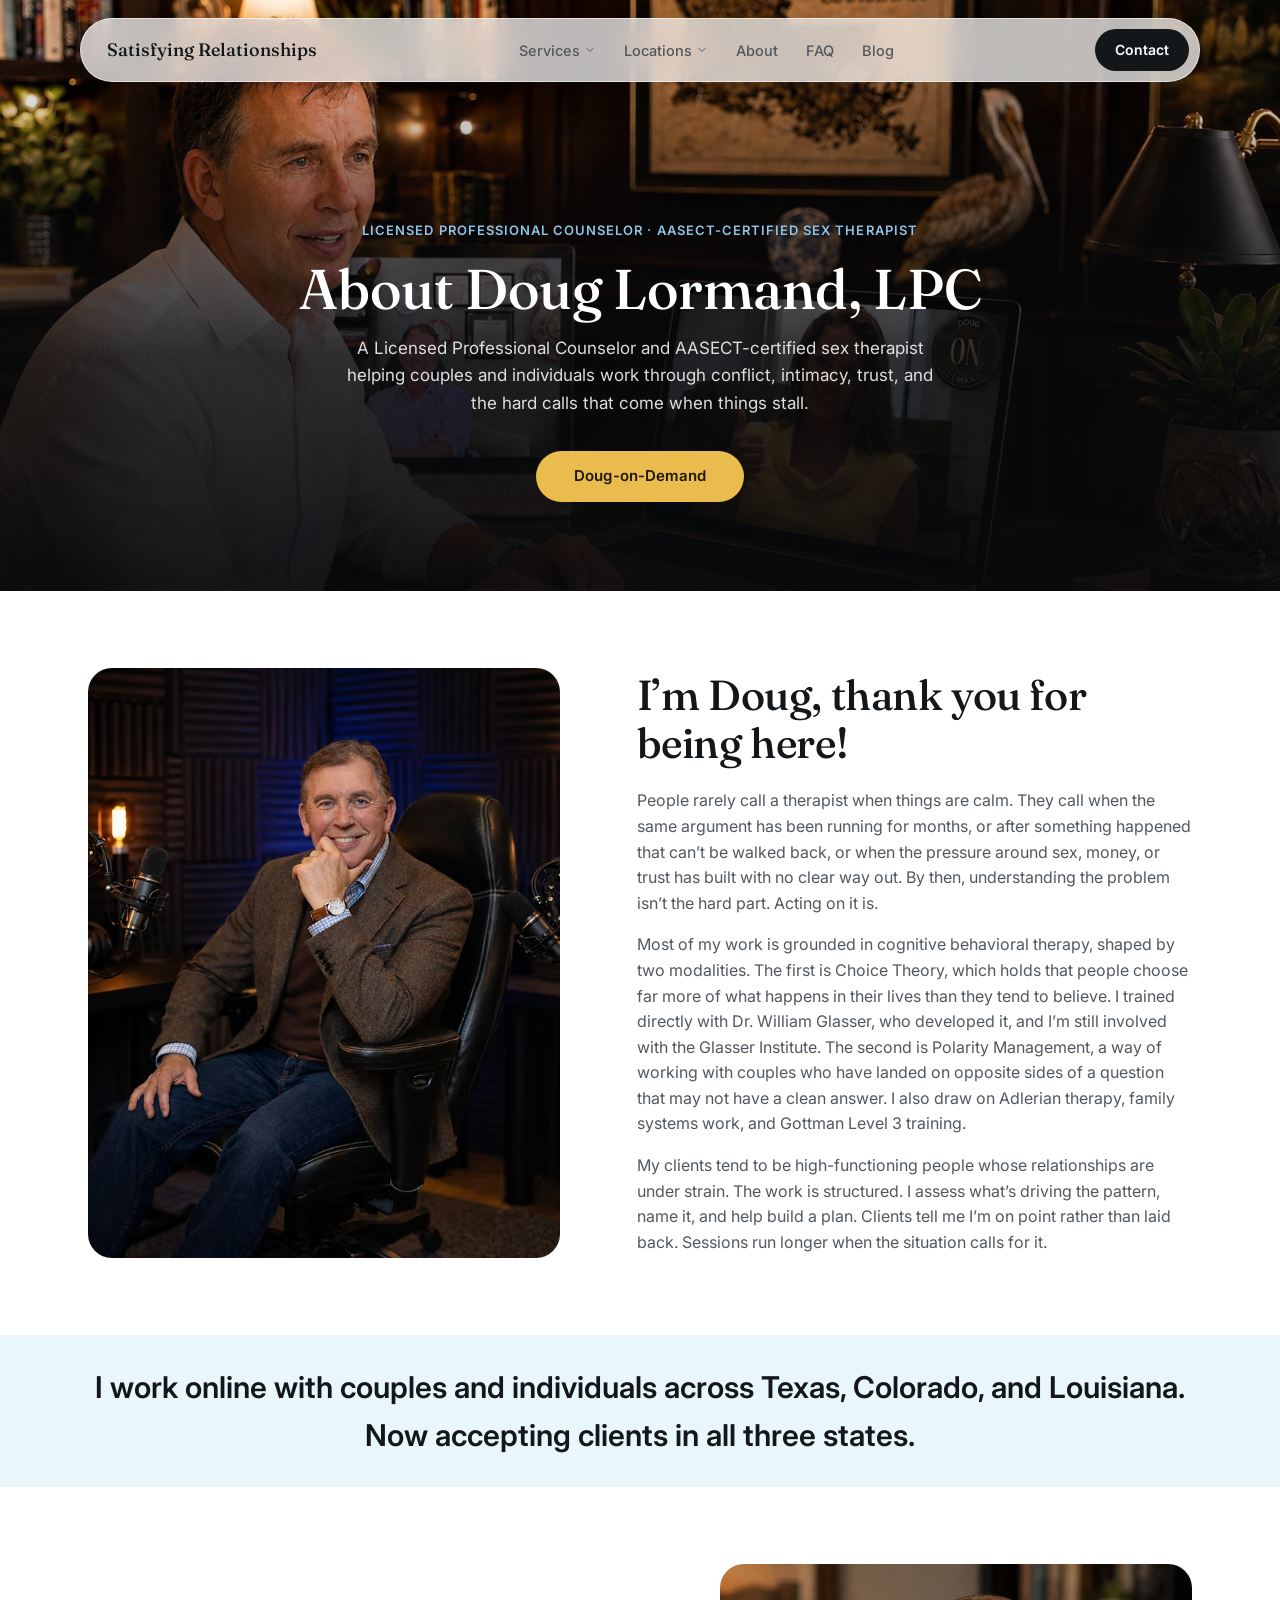
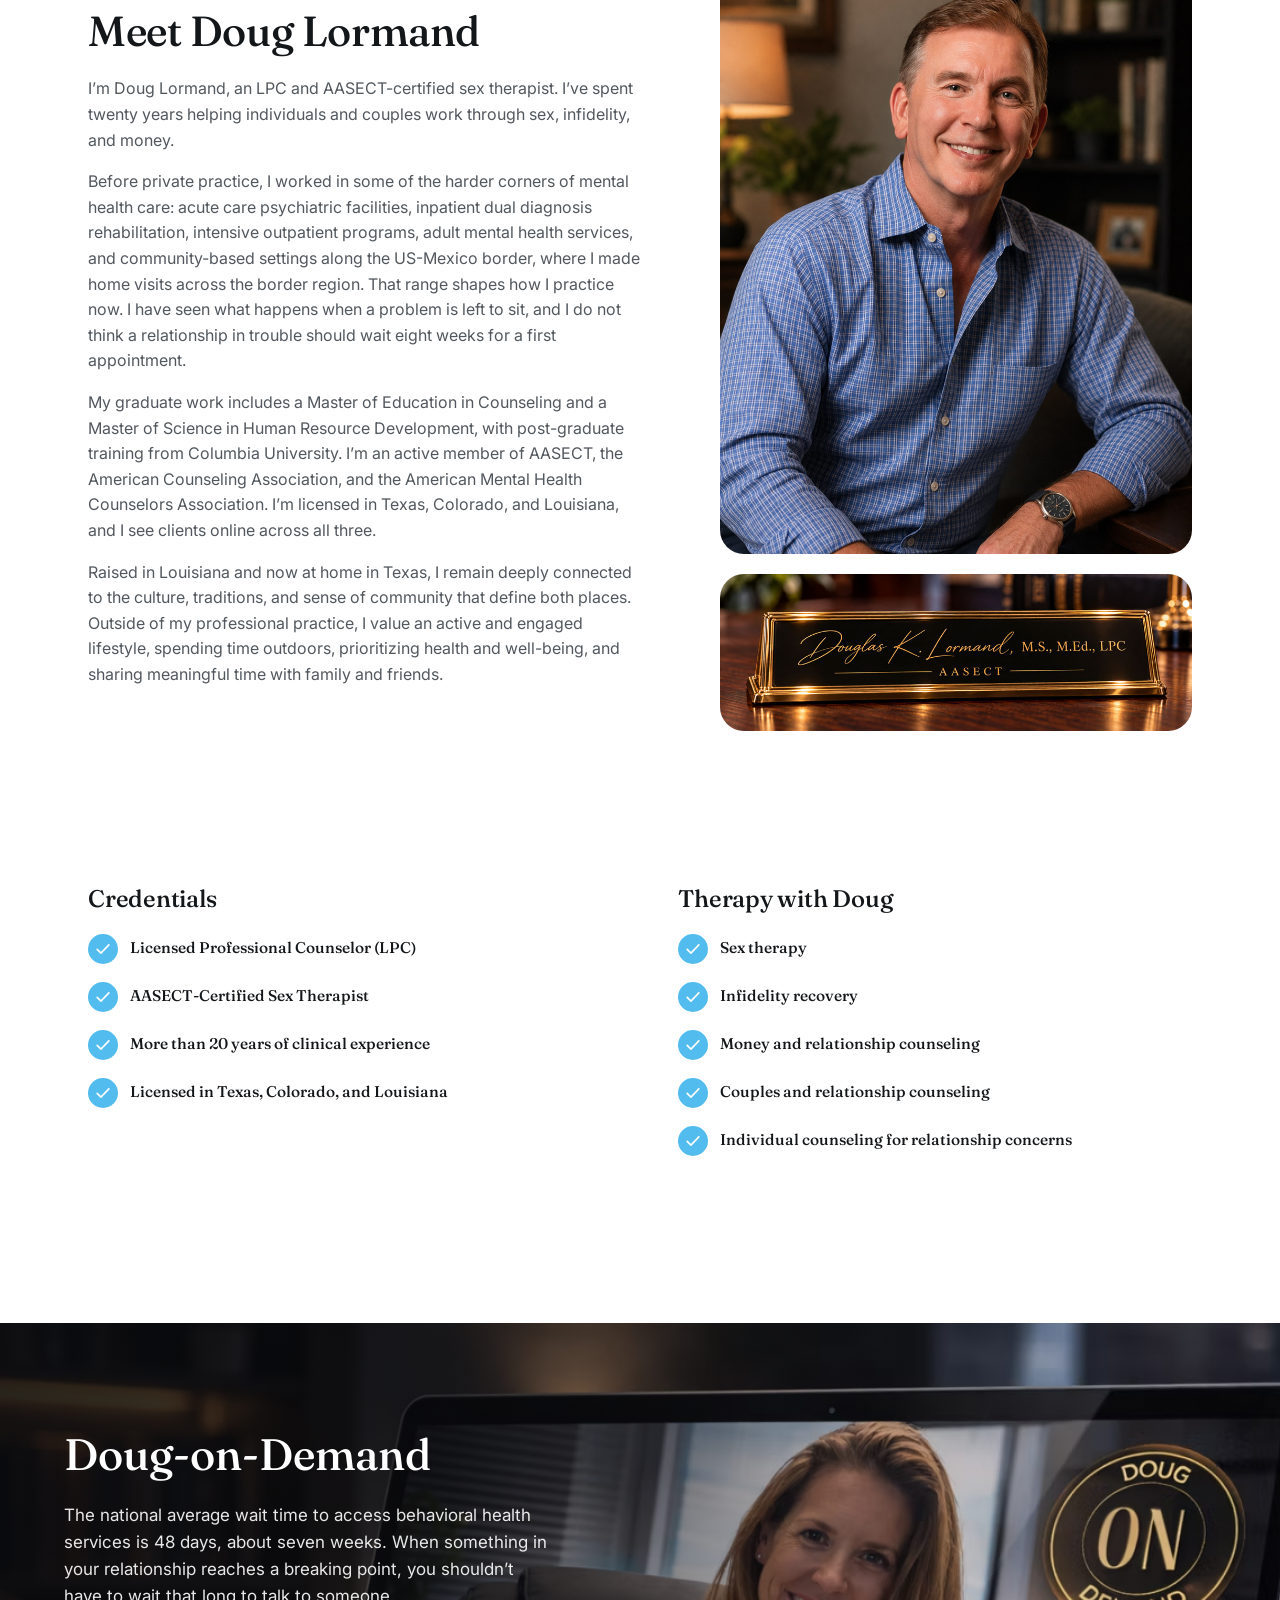
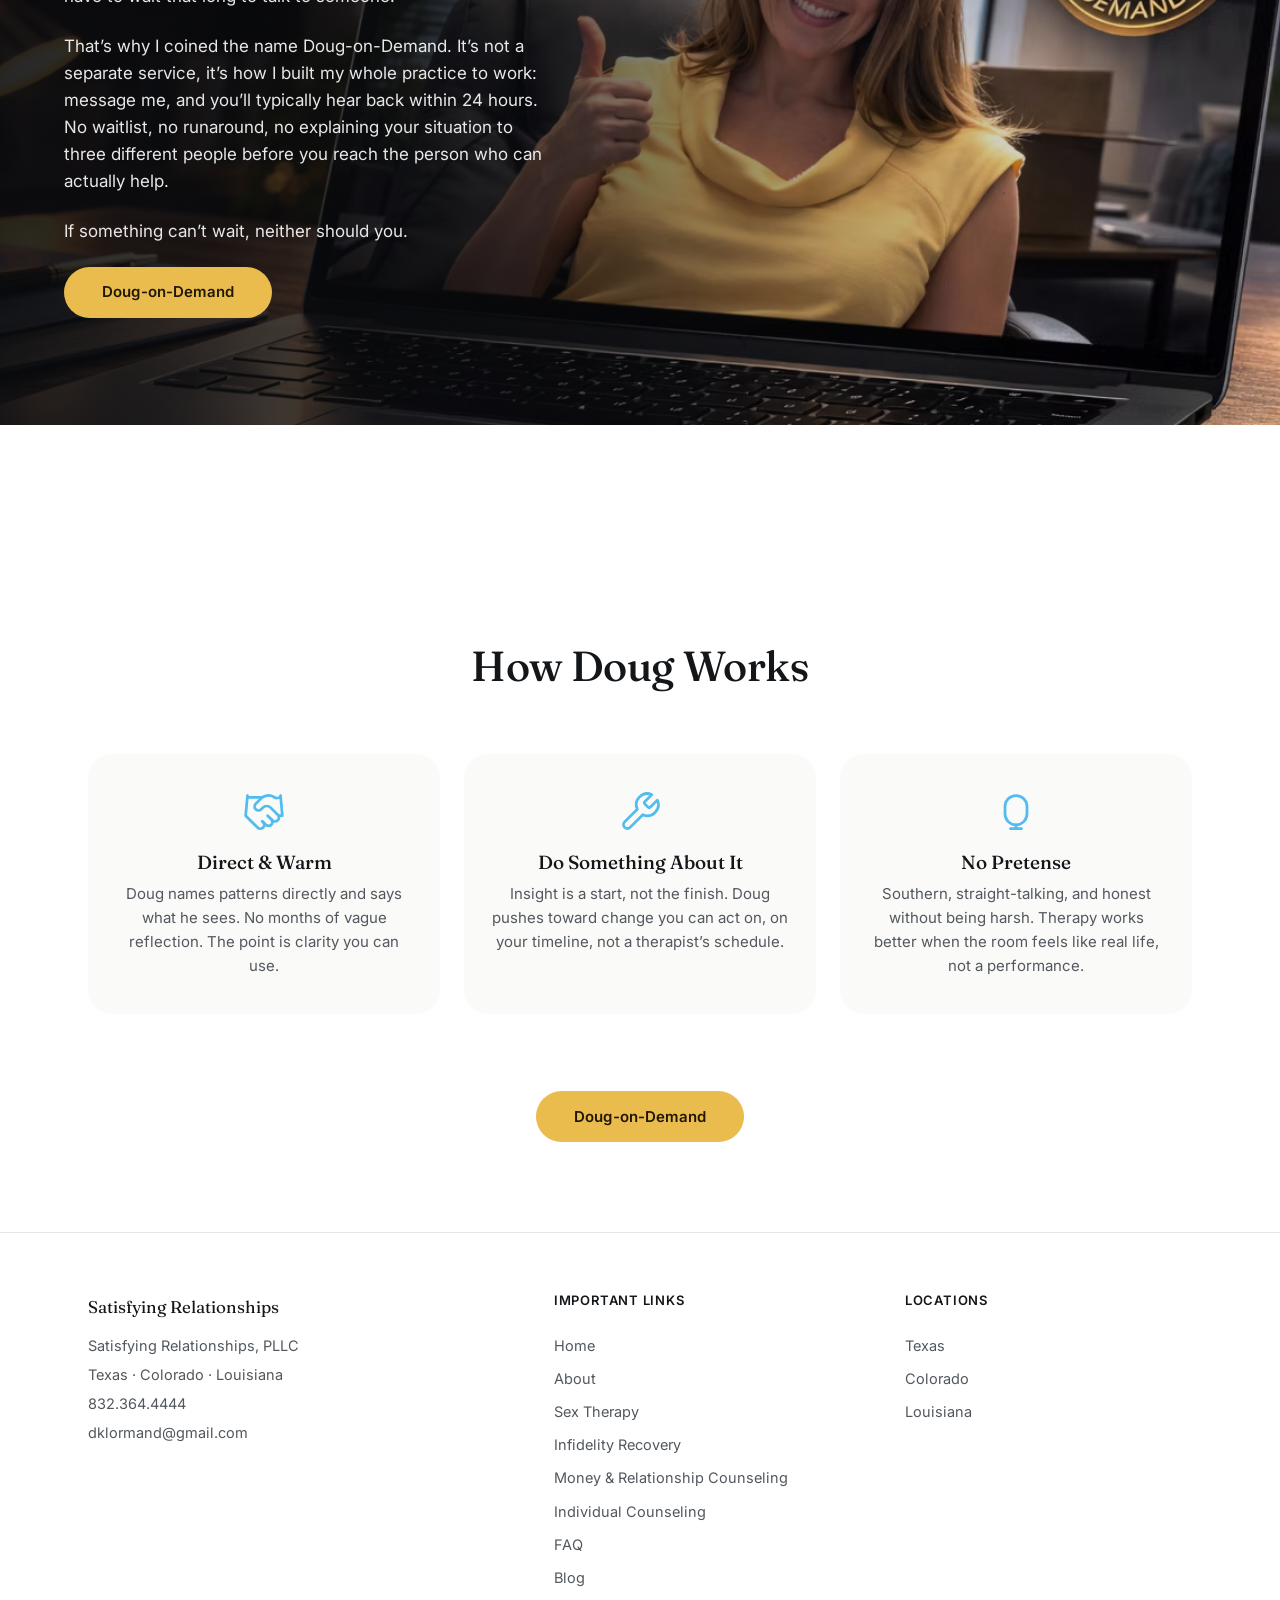
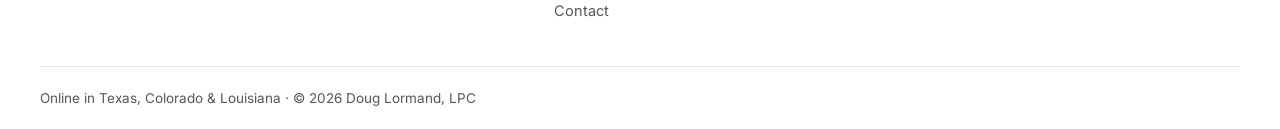
==== commit c28063d0: "Update about page bio details - Rewrite closing paragraph on hometown/lifestyle - Remove supervisor " ====
--- a/about.html
+++ b/about.html
@@ -139,8 +139,8 @@
         <h2 class="section-heading">Meet Doug Lormand</h2>
         <p>I&rsquo;m Doug Lormand, an LPC and AASECT-certified sex therapist. I&rsquo;ve spent twenty years helping individuals and couples work through sex, infidelity, and money.</p>
         <p>Before private practice, I worked in some of the harder corners of mental health care: acute care psychiatric facilities, inpatient dual diagnosis rehabilitation, intensive outpatient programs, adult mental health services, and community-based settings along the US-Mexico border, where I made home visits across the border region. That range shapes how I practice now. I have seen what happens when a problem is left to sit, and I do not think a relationship in trouble should wait eight weeks for a first appointment.</p>
-        <p>My graduate work includes a Master of Education in Counseling and a Master of Science in Human Resource Development, with post-graduate training from Columbia University. I&rsquo;m an active member of AASECT, the American Counseling Association, and the American Mental Health Counselors Association, and I&rsquo;m approved to supervise other counselors in Texas. I&rsquo;m licensed in Texas, Colorado, and Louisiana, and I see clients online across all three.</p>
-        <p>I was raised in Louisiana, and the deep South is still where I go when I can. Outside the practice I&rsquo;m usually outdoors, in the gym, cooking, or with my grandson.</p>
+        <p>My graduate work includes a Master of Education in Counseling and a Master of Science in Human Resource Development, with post-graduate training from Columbia University. I&rsquo;m an active member of AASECT, the American Counseling Association, and the American Mental Health Counselors Association. I&rsquo;m licensed in Texas, Colorado, and Louisiana, and I see clients online across all three.</p>
+        <p>Raised in Louisiana and now at home in Texas, I remain deeply connected to the culture, traditions, and sense of community that define both places. Outside of my professional practice, I value an active and engaged lifestyle, spending time outdoors, prioritizing health and well-being, and sharing meaningful time with family and friends.</p>
       </div>
     </div>
   </section>
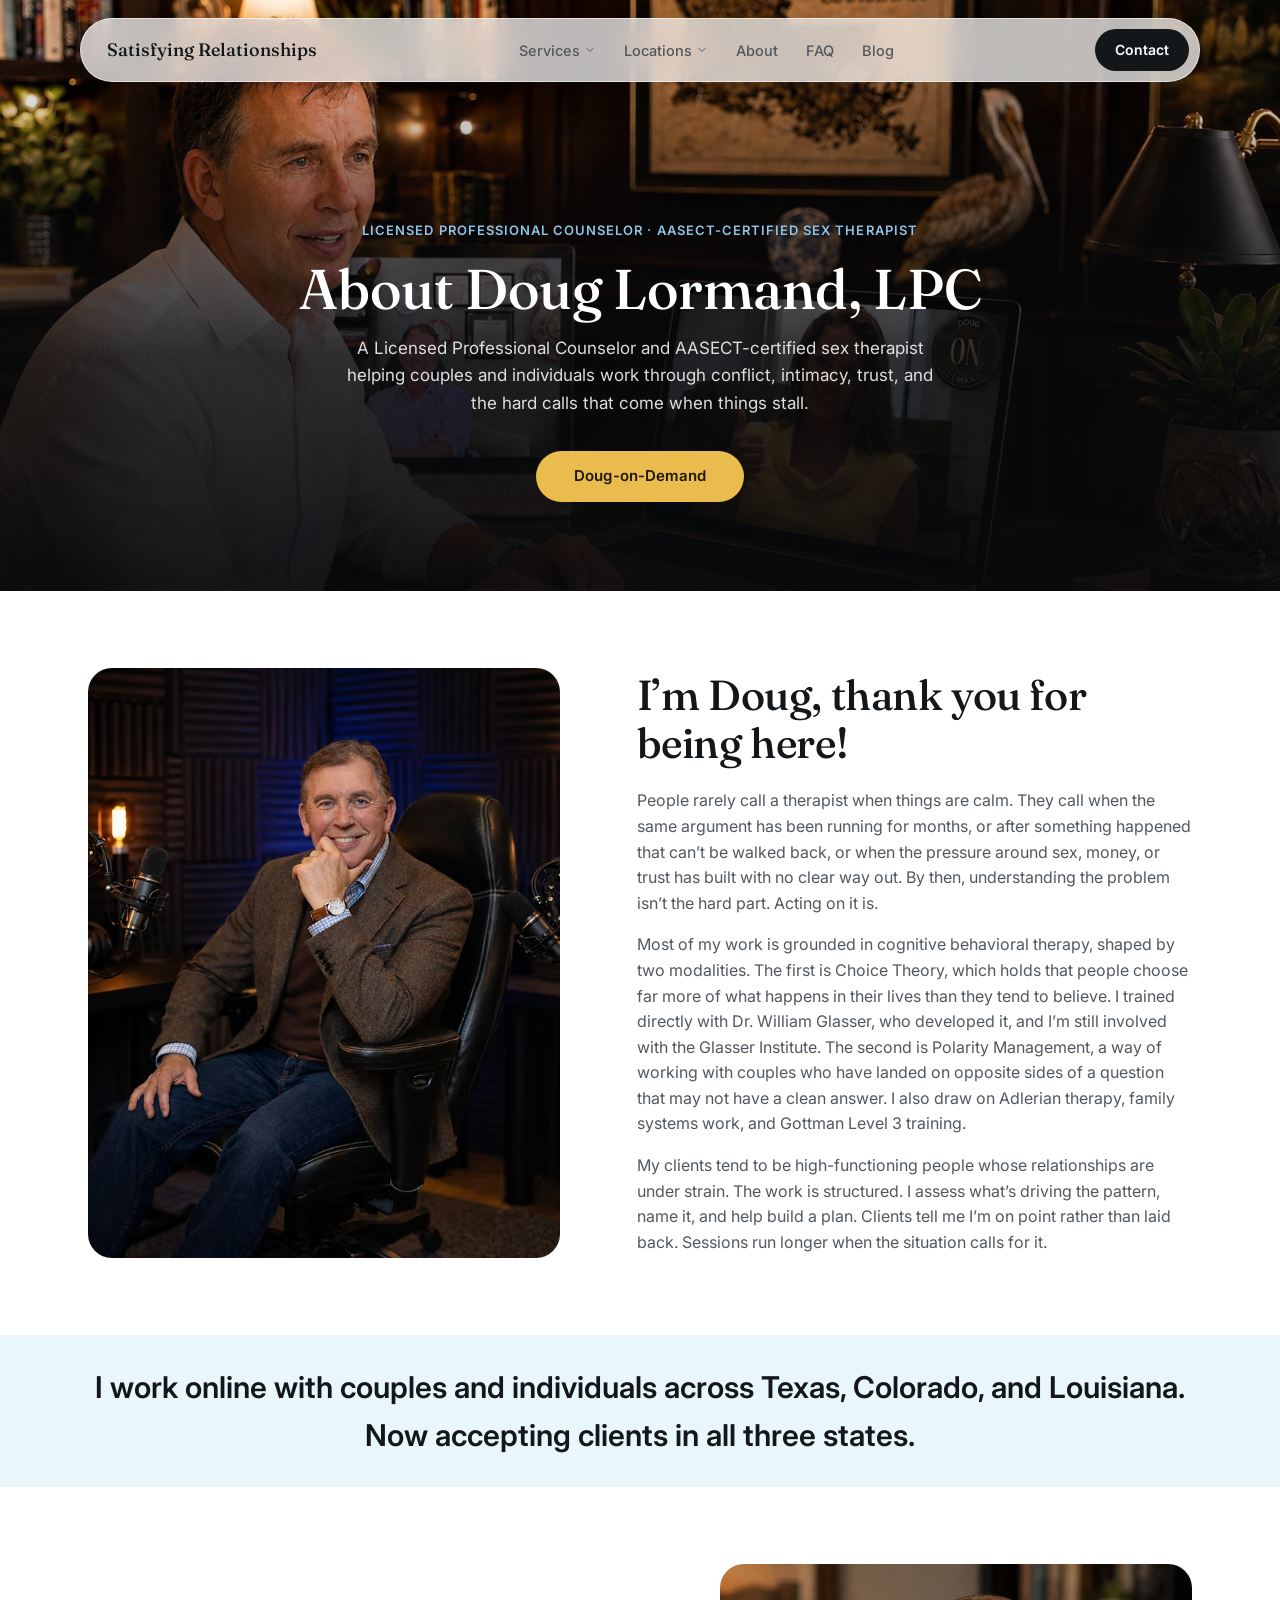
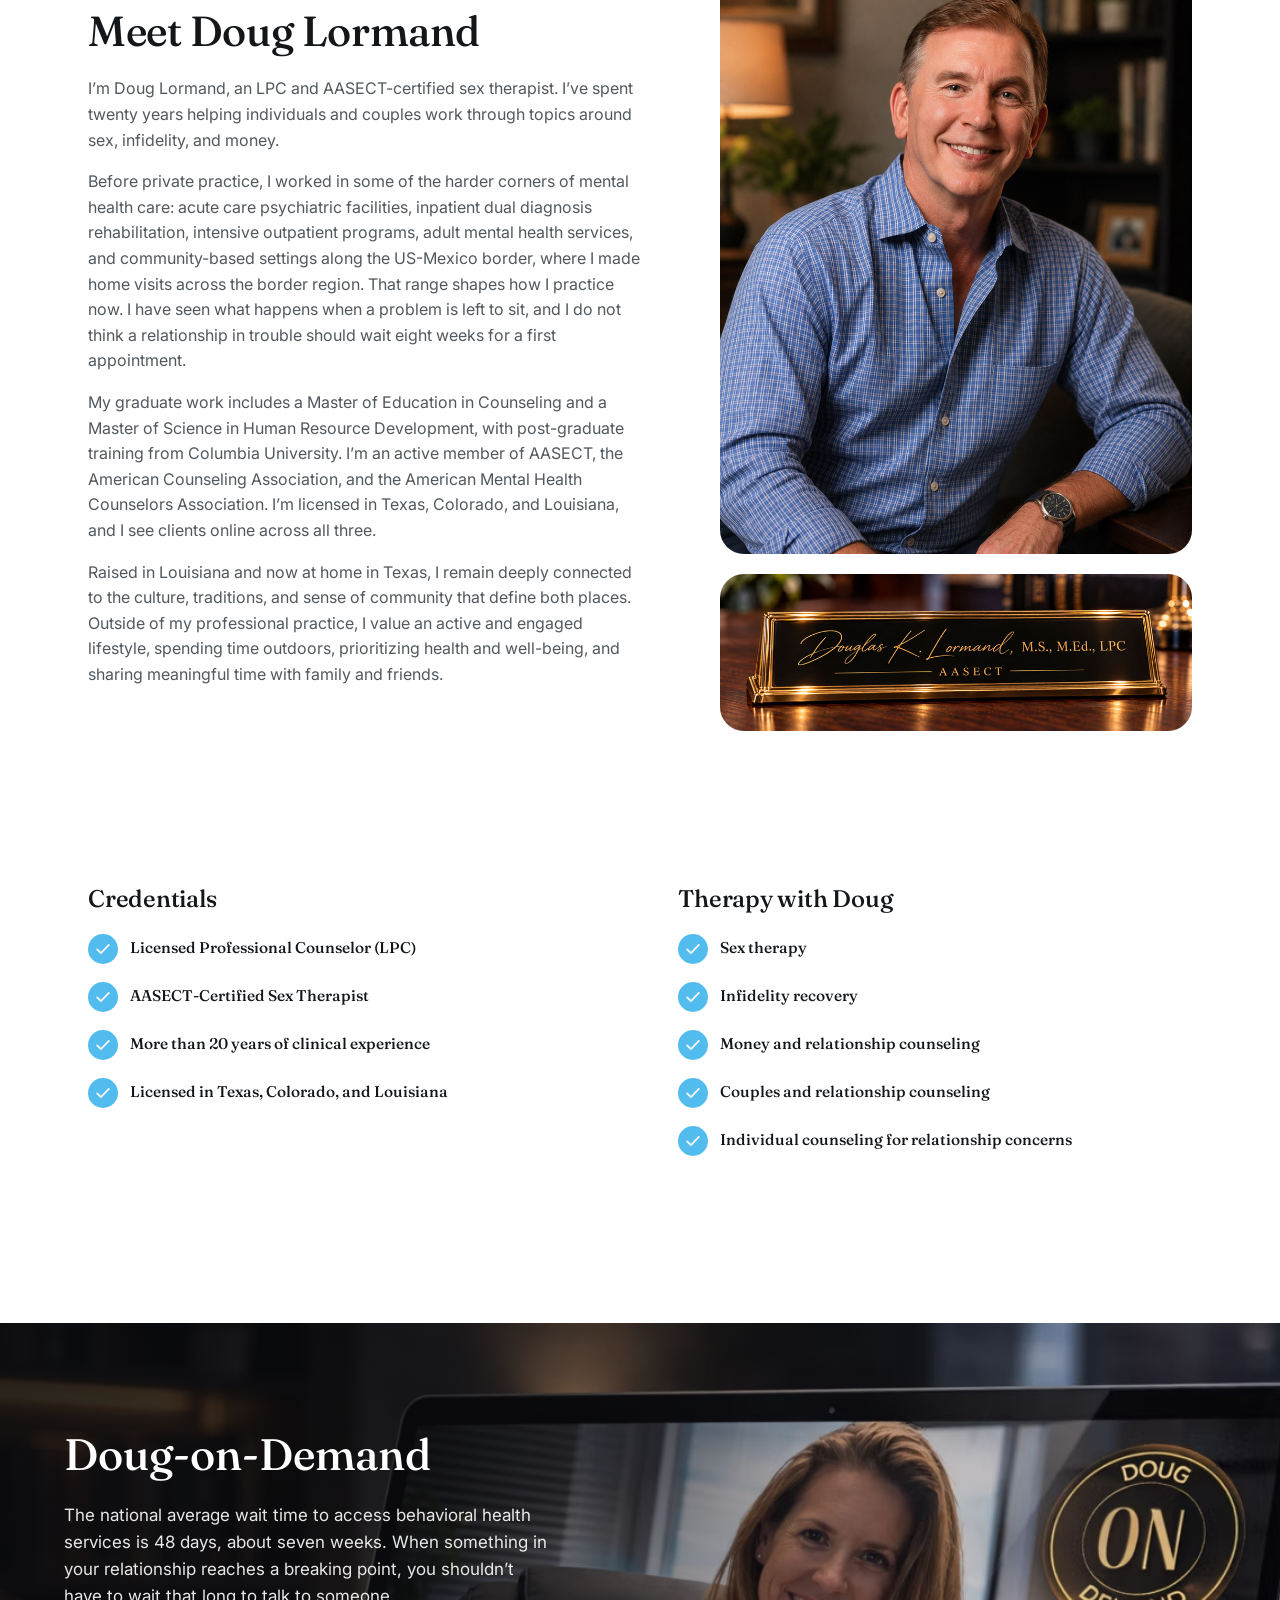
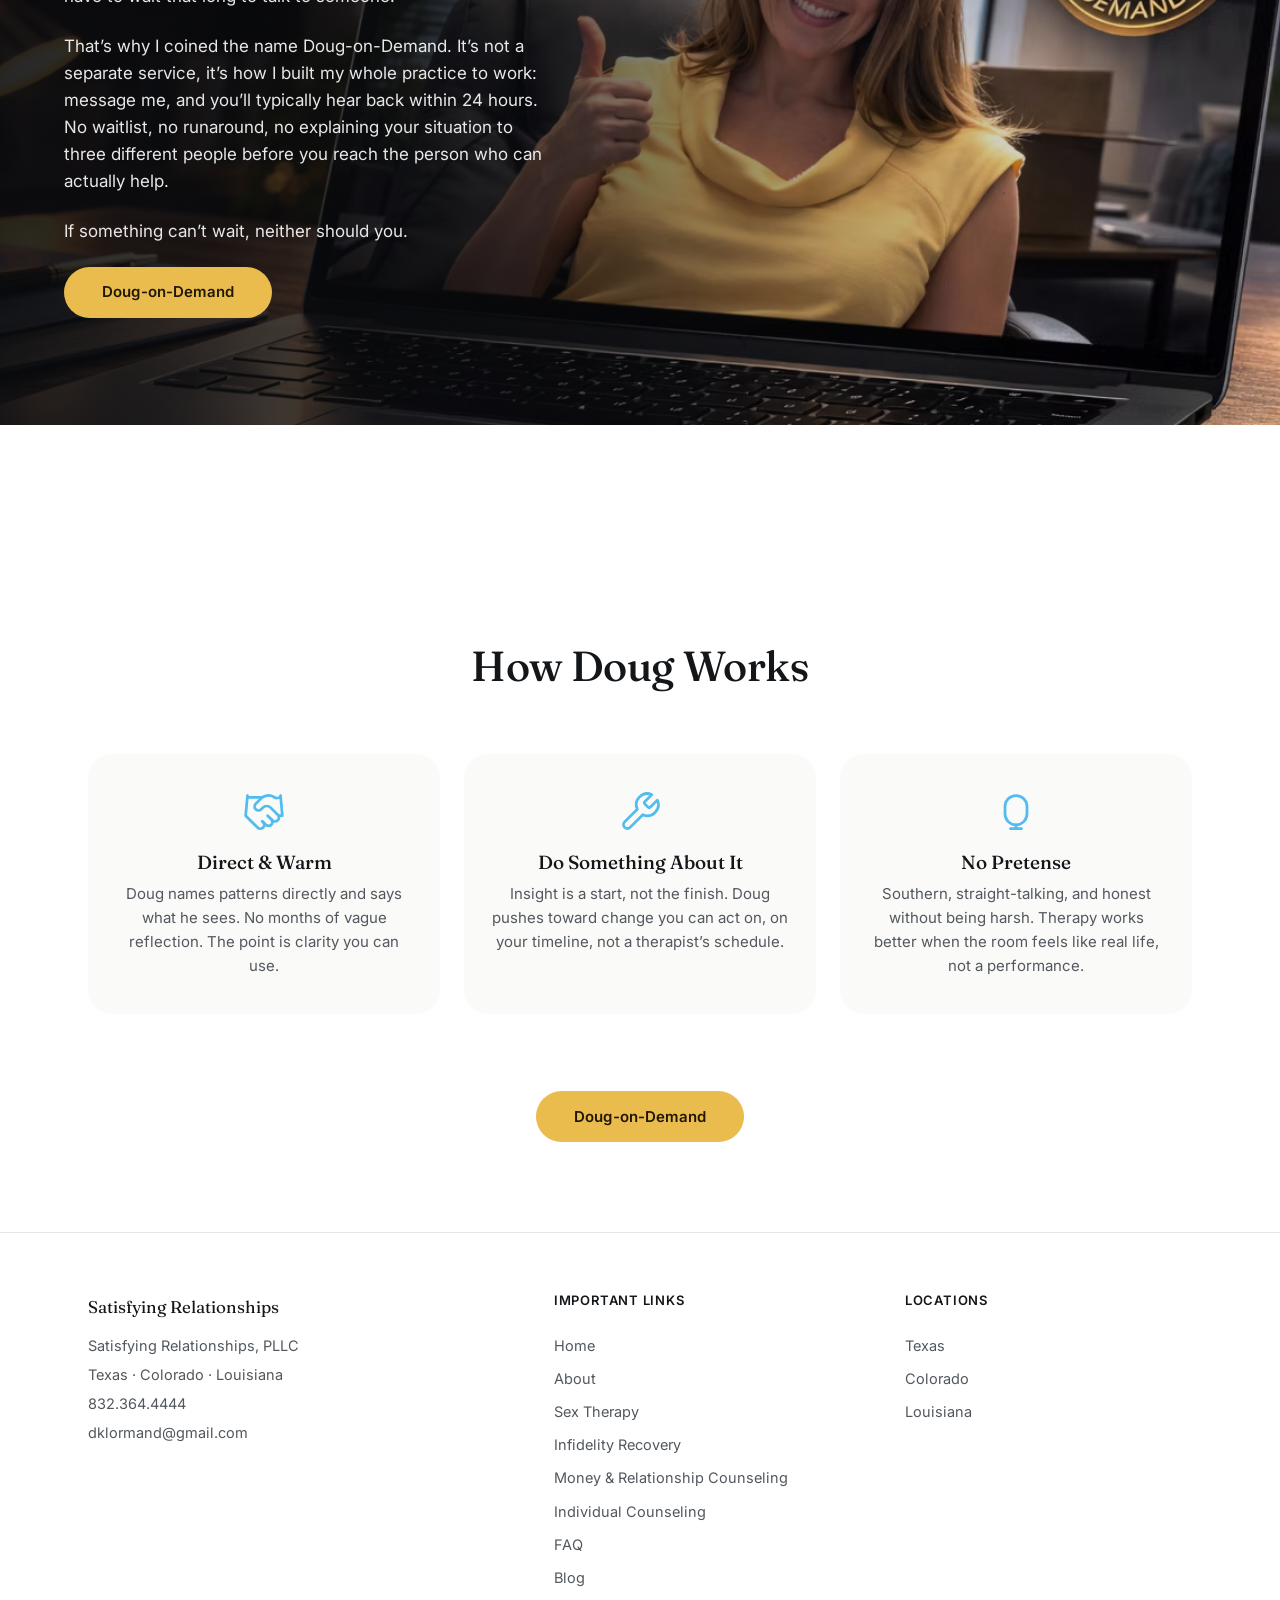
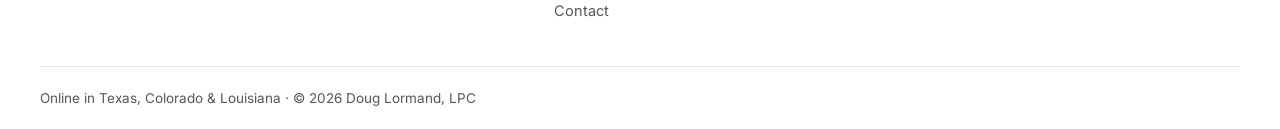
==== commit 93038e39: "Add old-site redirects and tweak about page bio text - Add _redirects for Cloudflare Pages, mapping " ====
--- a/about.html
+++ b/about.html
@@ -137,7 +137,7 @@
       </div>
       <div class="content-block__text reveal">
         <h2 class="section-heading">Meet Doug Lormand</h2>
-        <p>I&rsquo;m Doug Lormand, an LPC and AASECT-certified sex therapist. I&rsquo;ve spent twenty years helping individuals and couples work through sex, infidelity, and money.</p>
+        <p>I&rsquo;m Doug Lormand, an LPC and AASECT-certified sex therapist. I&rsquo;ve spent twenty years helping individuals and couples work through topics around sex, infidelity, and money.</p>
         <p>Before private practice, I worked in some of the harder corners of mental health care: acute care psychiatric facilities, inpatient dual diagnosis rehabilitation, intensive outpatient programs, adult mental health services, and community-based settings along the US-Mexico border, where I made home visits across the border region. That range shapes how I practice now. I have seen what happens when a problem is left to sit, and I do not think a relationship in trouble should wait eight weeks for a first appointment.</p>
         <p>My graduate work includes a Master of Education in Counseling and a Master of Science in Human Resource Development, with post-graduate training from Columbia University. I&rsquo;m an active member of AASECT, the American Counseling Association, and the American Mental Health Counselors Association. I&rsquo;m licensed in Texas, Colorado, and Louisiana, and I see clients online across all three.</p>
         <p>Raised in Louisiana and now at home in Texas, I remain deeply connected to the culture, traditions, and sense of community that define both places. Outside of my professional practice, I value an active and engaged lifestyle, spending time outdoors, prioritizing health and well-being, and sharing meaningful time with family and friends.</p>
